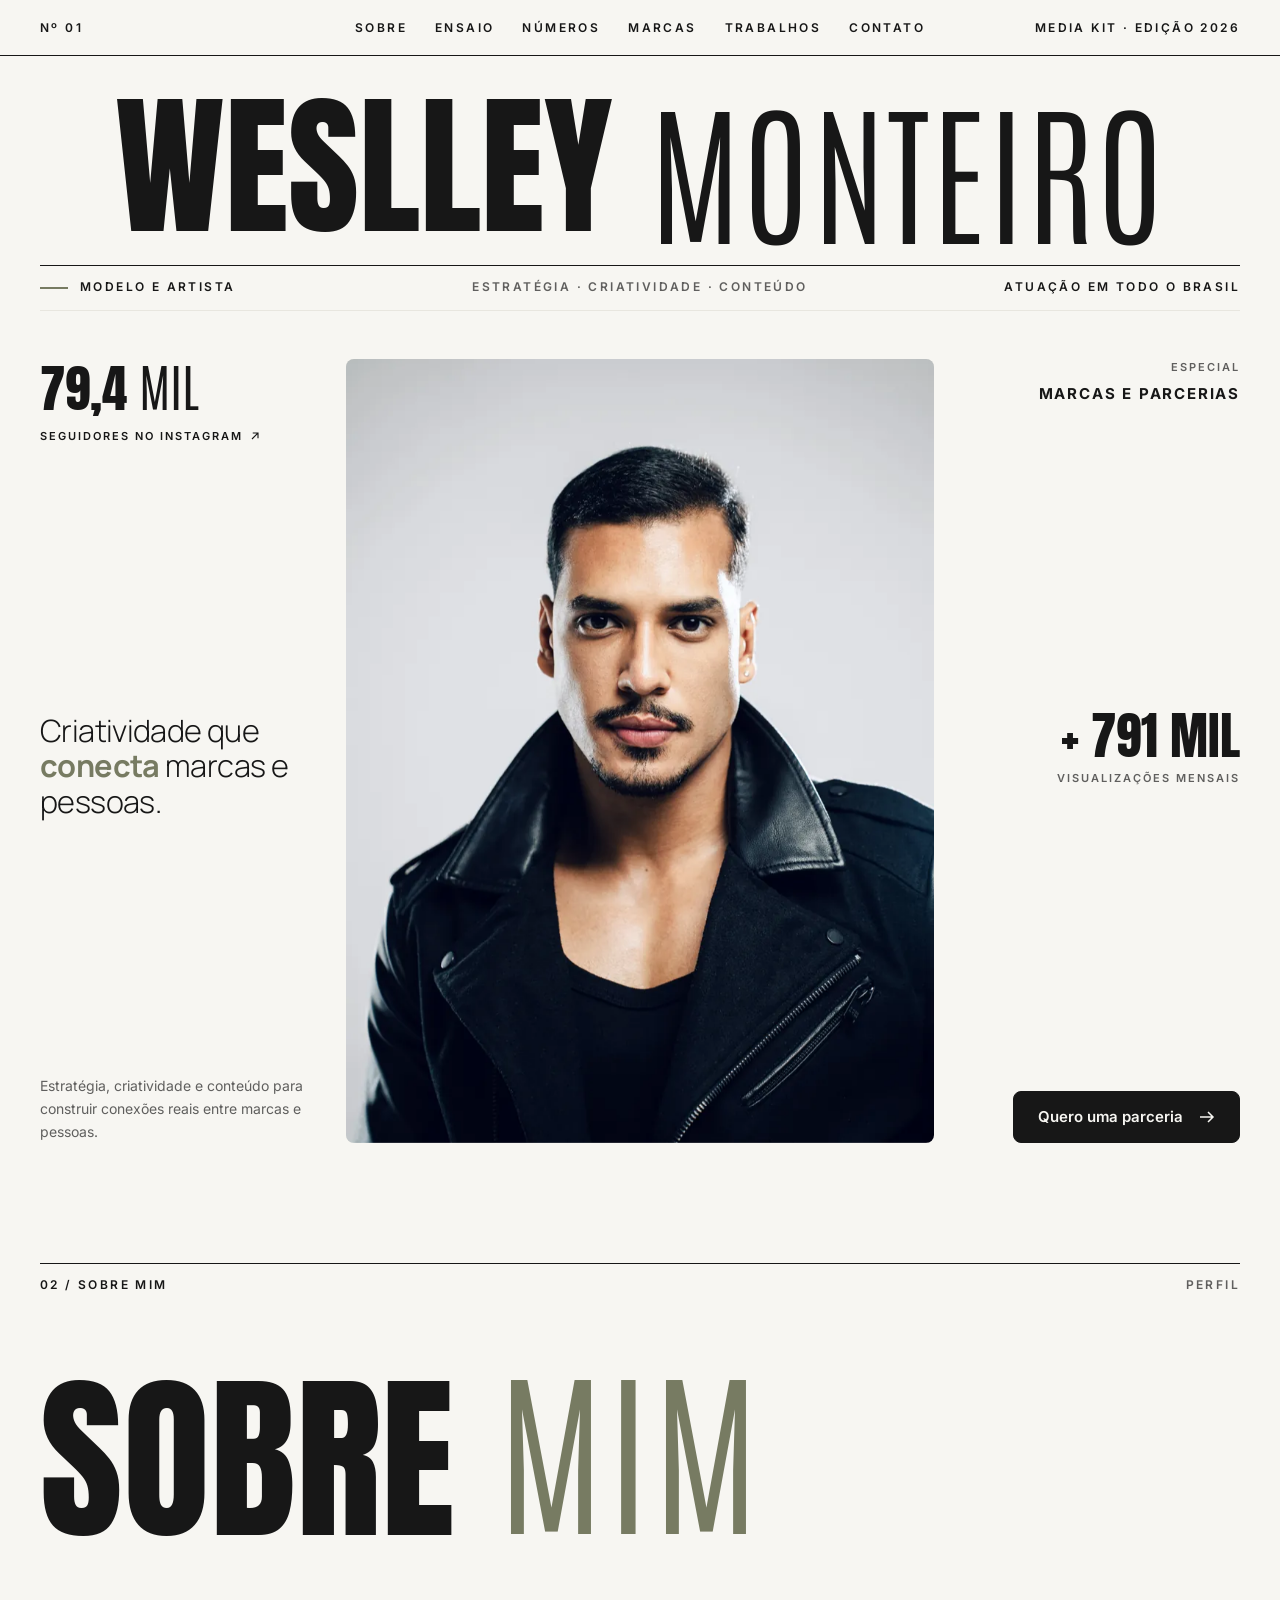
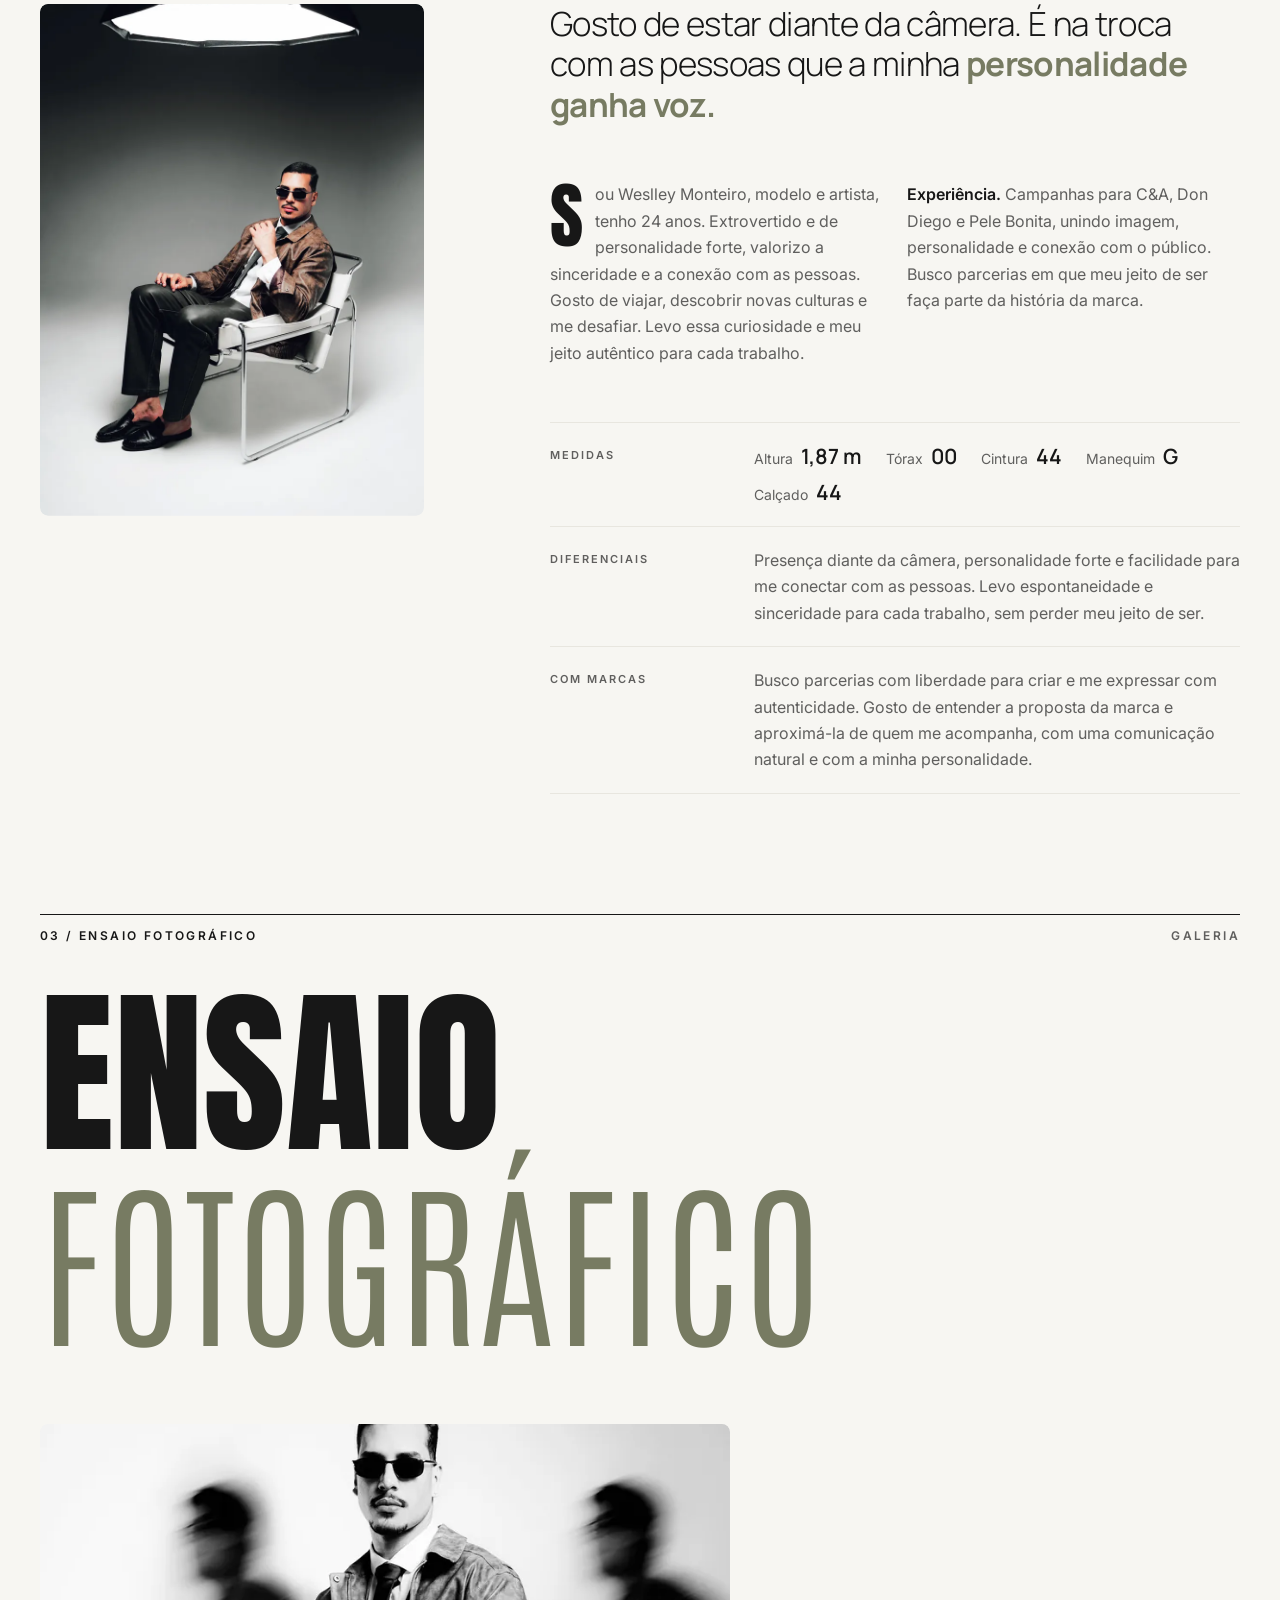
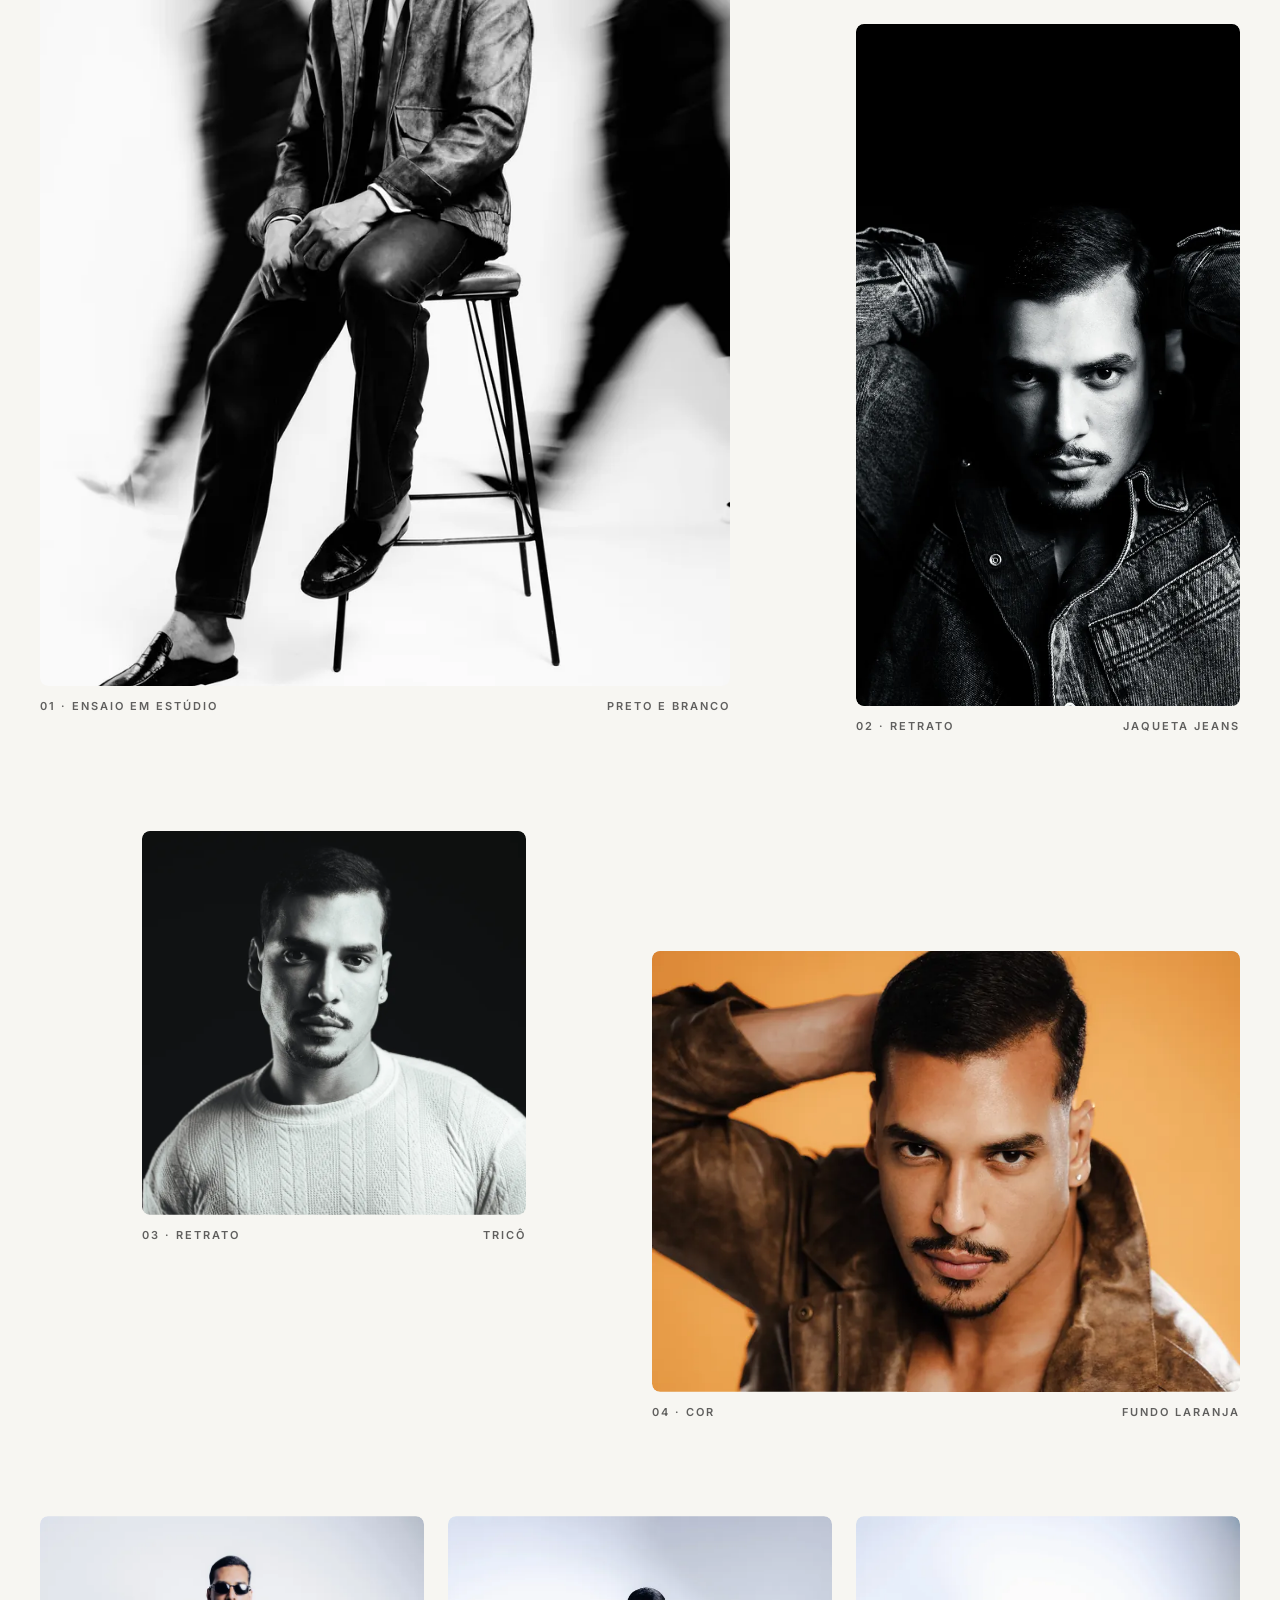
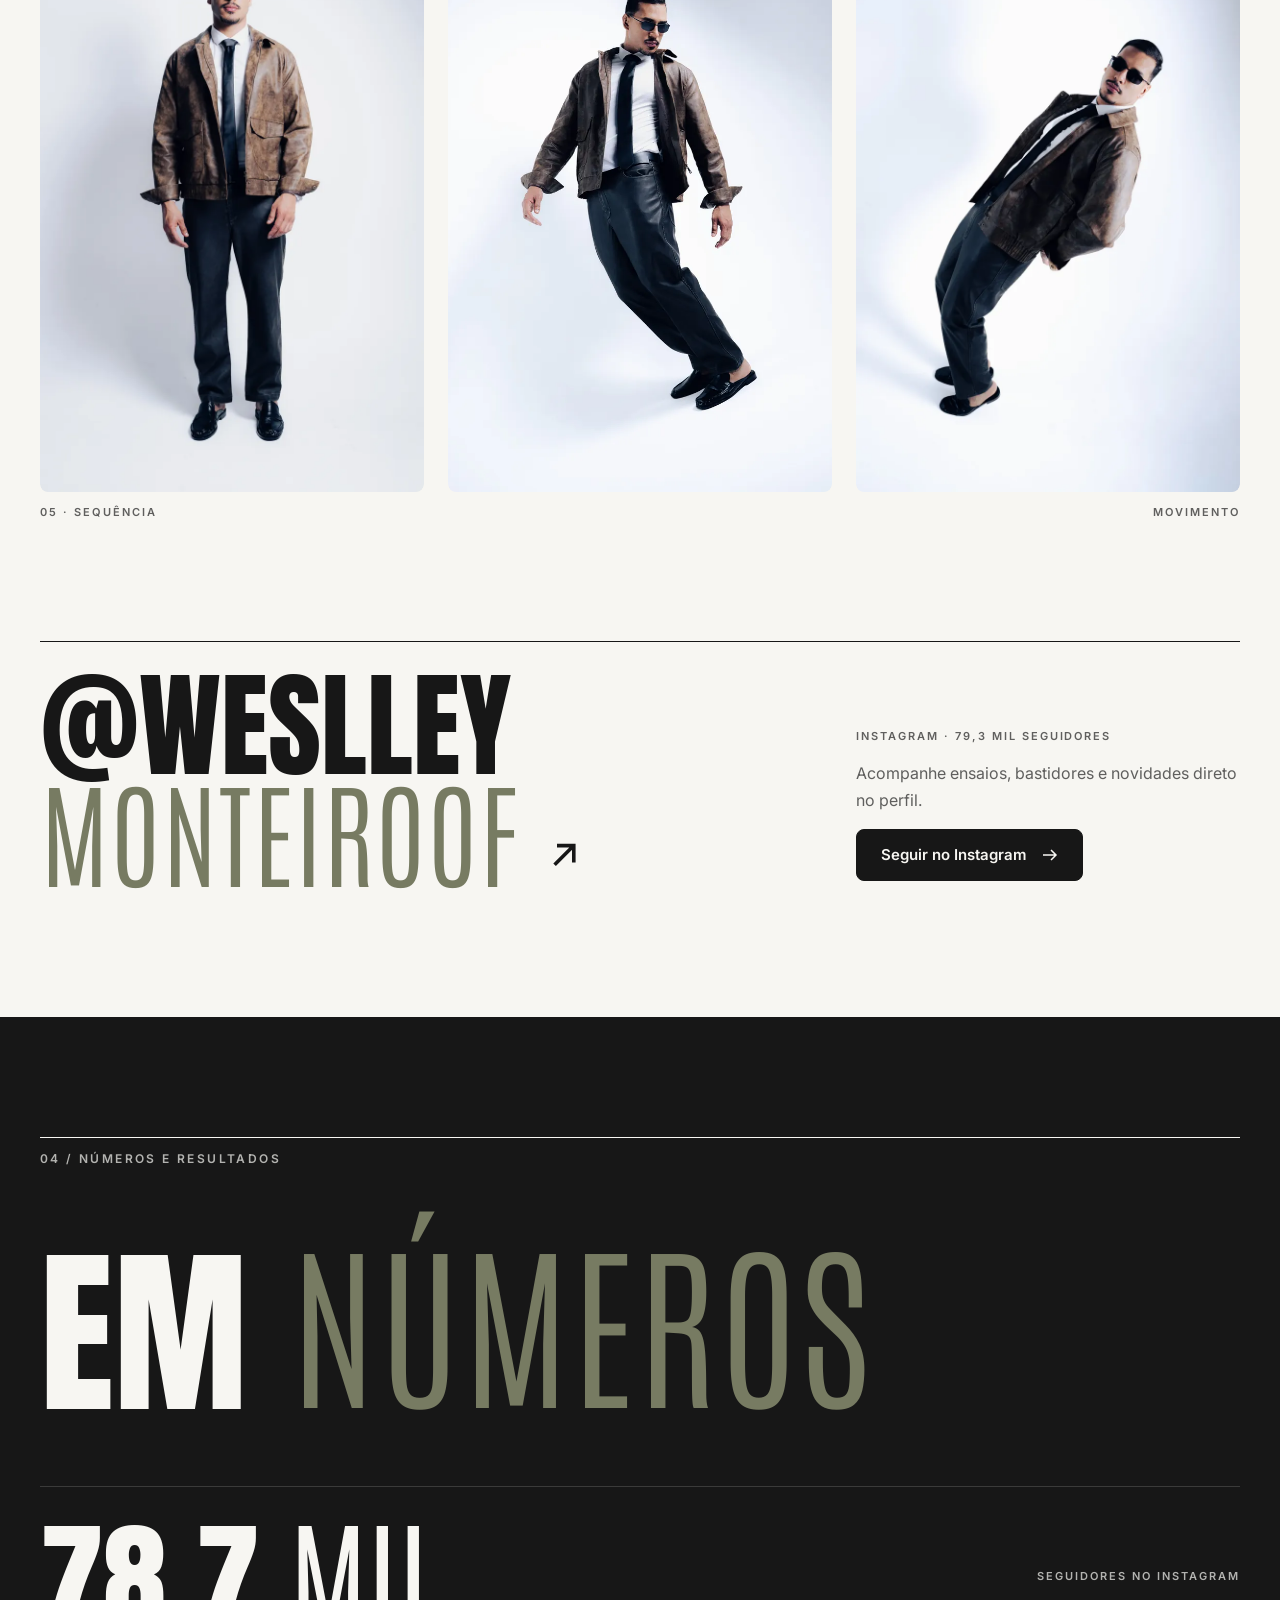
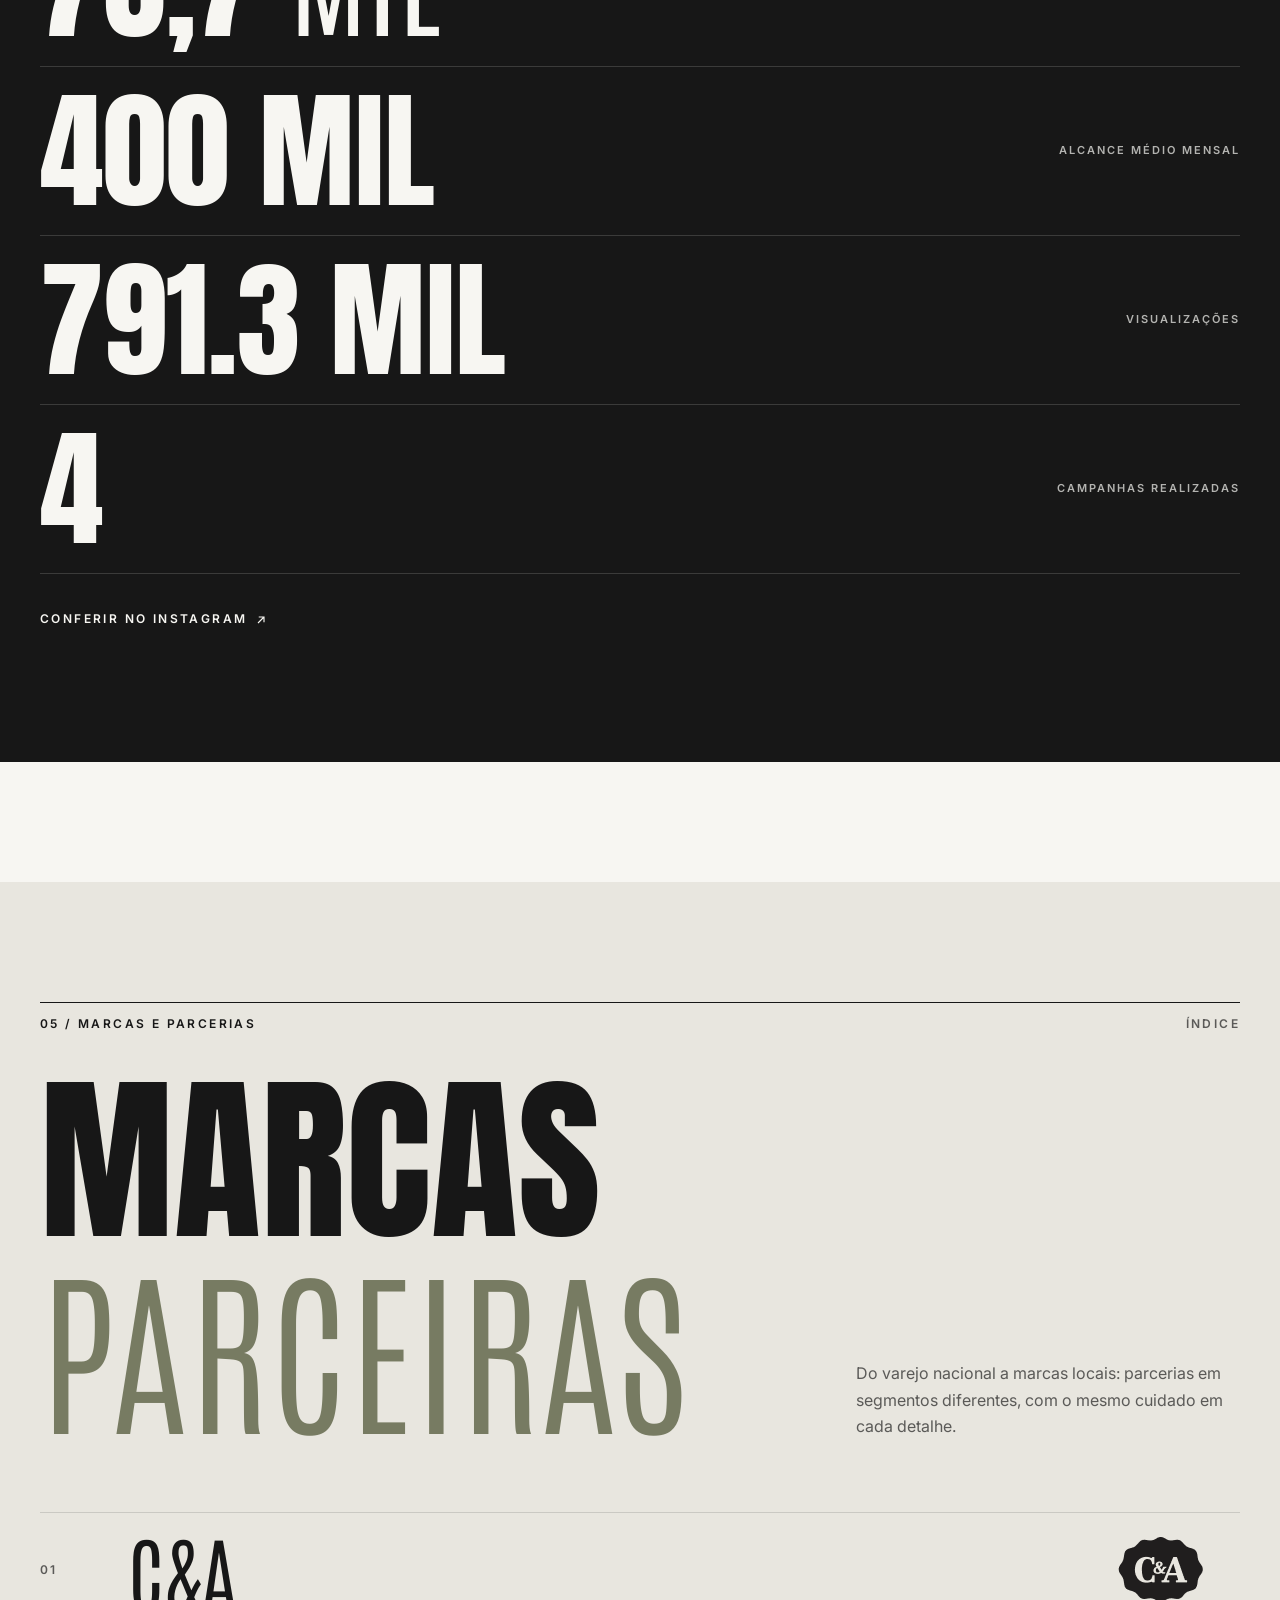
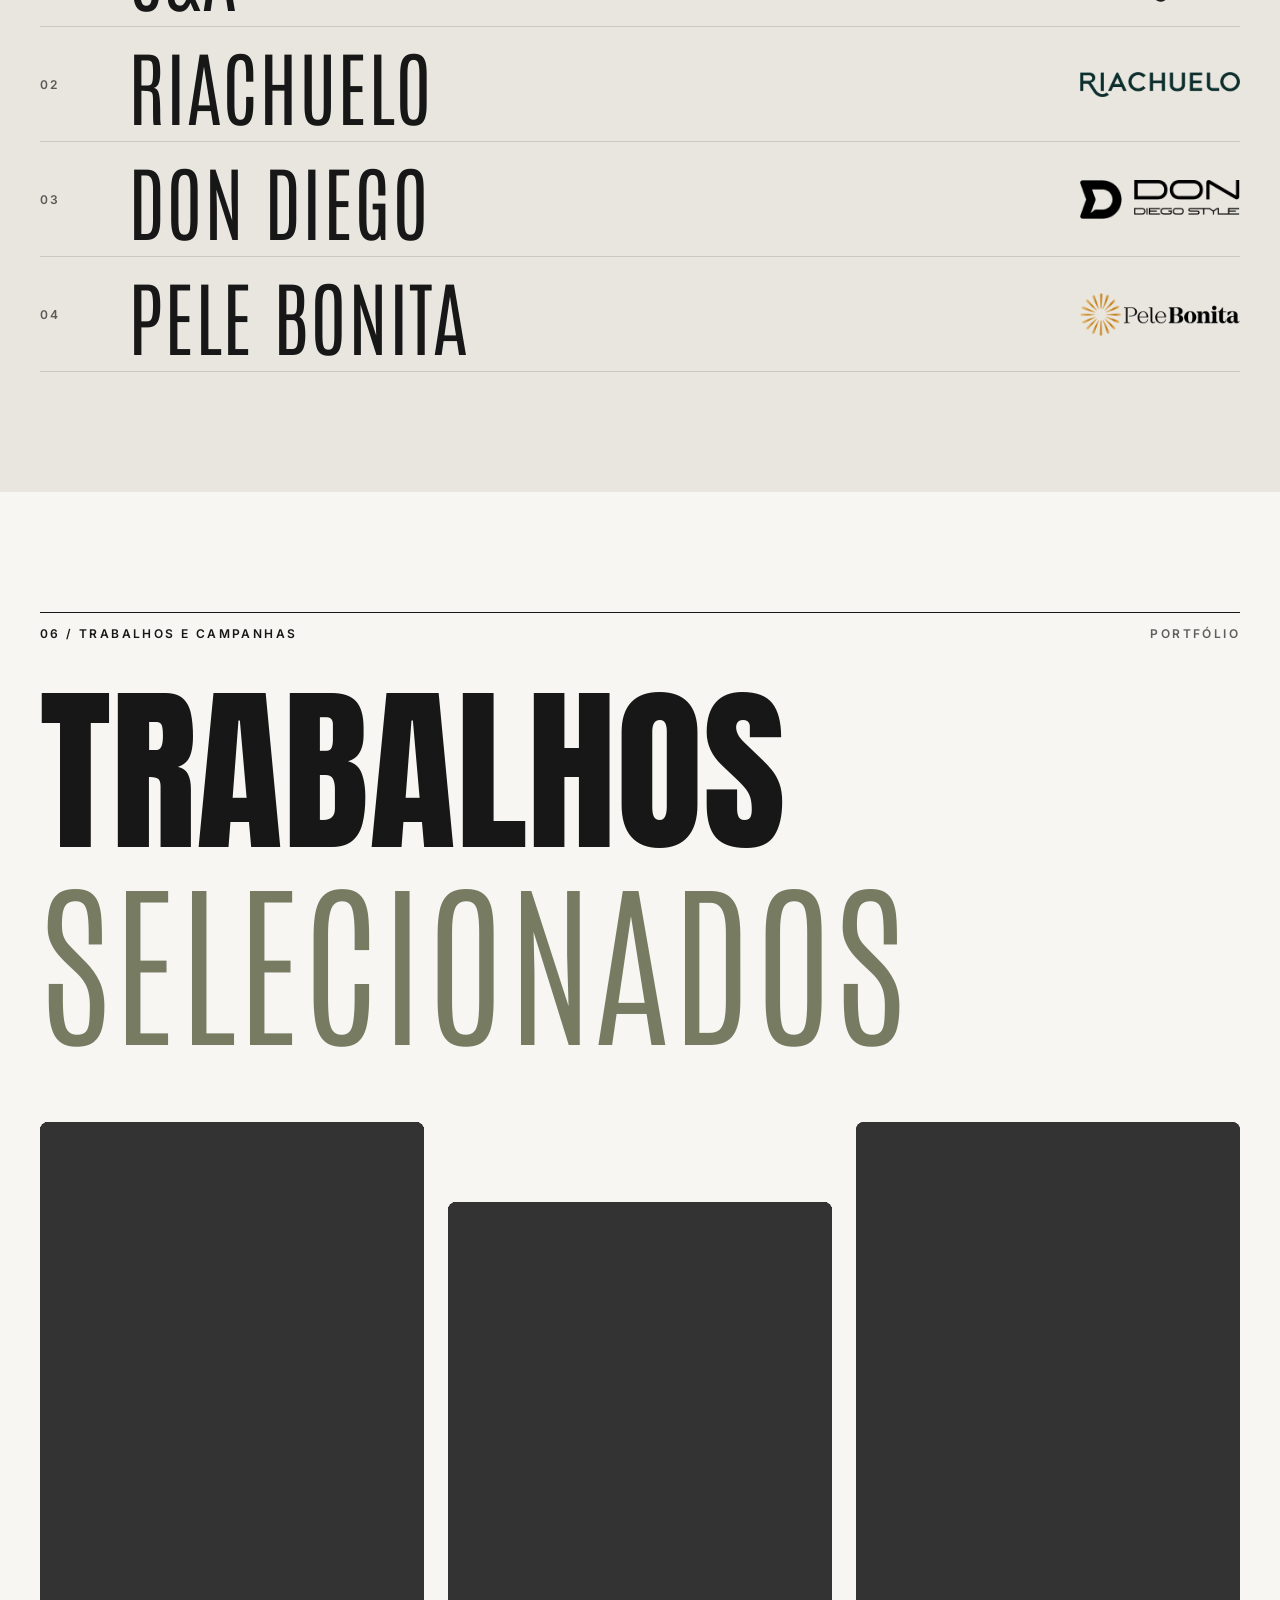
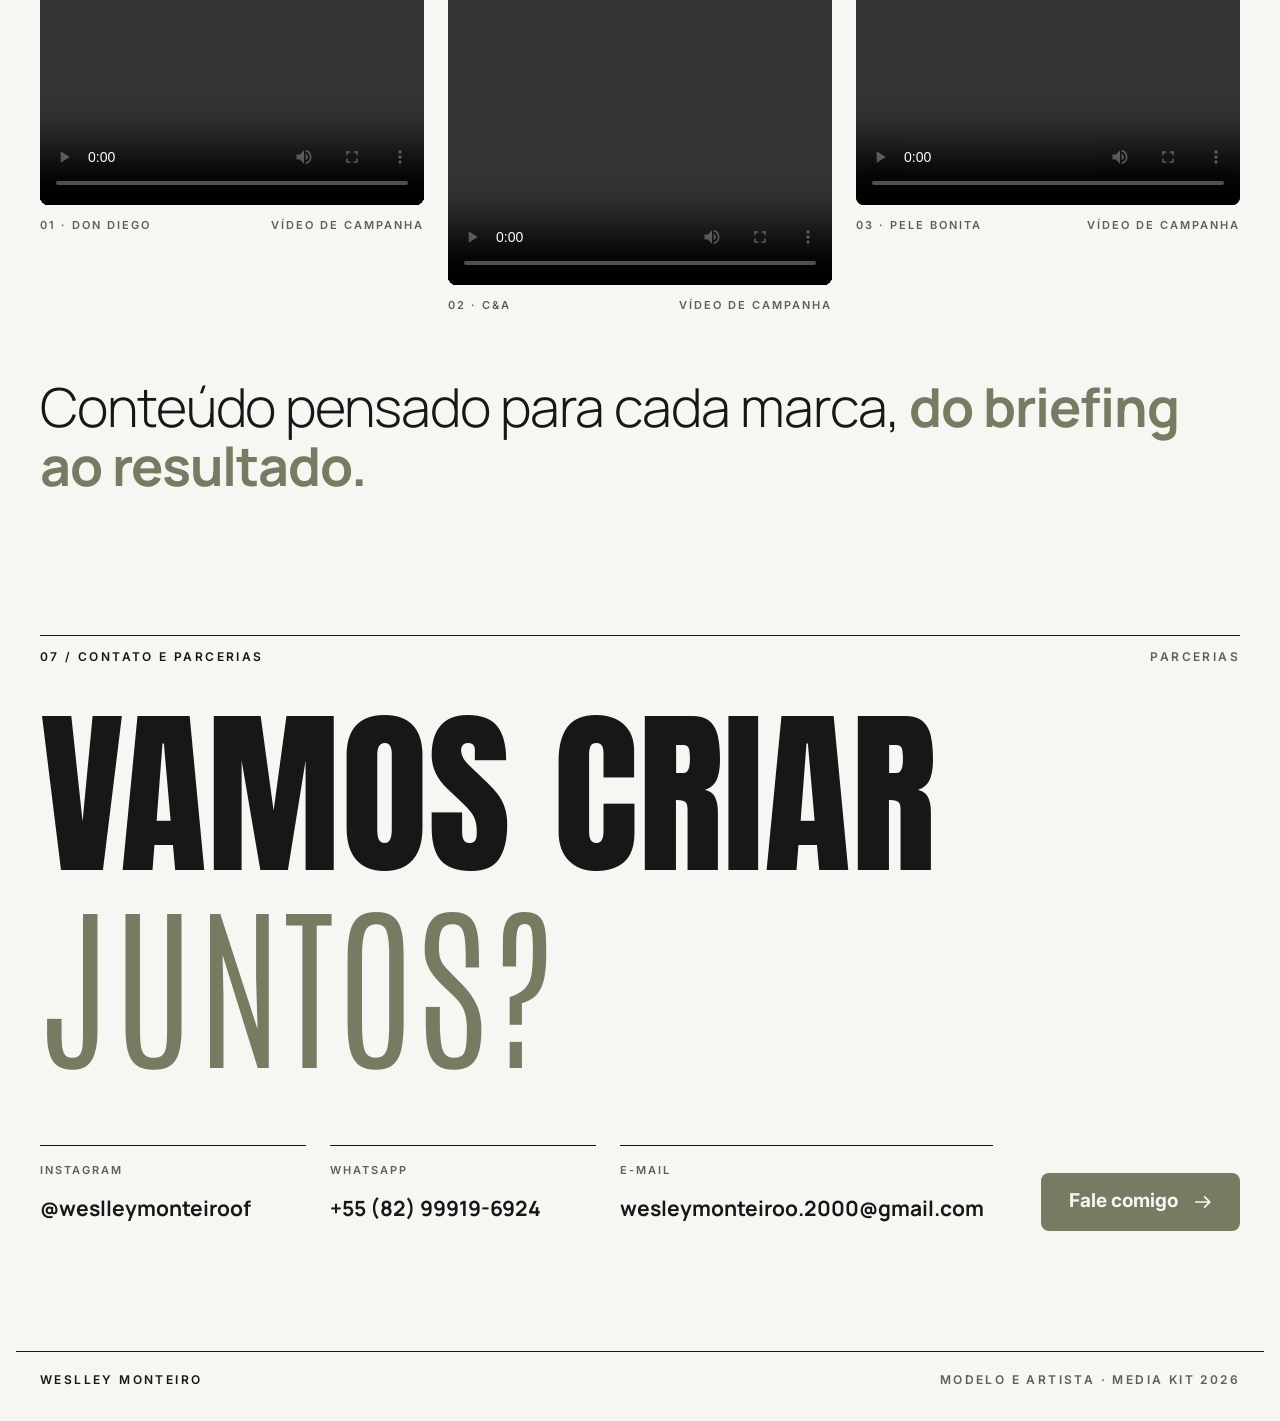
==== public/index.html @ 53fc64f7 "organiza o projeto e prepara deploy com domínio oficial" ====
<!doctype html>
<html lang="pt-BR">

<head>
  <meta charset="utf-8">
  <meta name="viewport" content="width=device-width, initial-scale=1">

  <title>Weslley Monteiro · Modelo e artista · Media Kit</title>
  <meta name="description"
    content="Media kit de Weslley Monteiro, modelo e artista. Perfil, números, marcas parceiras e trabalhos para parcerias com marcas de qualquer segmento, em todo o Brasil.">
  <meta name="robots" content="index, follow">
  <meta name="author" content="Weslley Monteiro">
  <meta name="theme-color" content="#F7F6F2">
  <link rel="canonical" href="https://weslleymonteiroof.com.br/">
  <link rel="icon" href="/favicon.ico" sizes="32x32">
  <link rel="icon" href="/assets/icons/favicon.svg" type="image/svg+xml">
  <link rel="apple-touch-icon" href="/assets/icons/apple-touch-icon.png">
  <link rel="manifest" href="/site.webmanifest">

  <meta property="og:type" content="profile">
  <meta property="og:locale" content="pt_BR">
  <meta property="og:site_name" content="Weslley Monteiro · Media Kit">
  <meta property="og:title" content="Weslley Monteiro · Modelo e artista · Media Kit">
  <meta property="og:description"
    content="Estratégia, criatividade e conteúdo para construir conexões reais entre marcas e pessoas. Parcerias em todo o Brasil.">
  <meta property="og:url" content="https://weslleymonteiroof.com.br/">
  <meta property="og:image" content="https://weslleymonteiroof.com.br/assets/img/og/og-image.jpg">
  <meta property="og:image:type" content="image/jpeg">
  <meta property="og:image:width" content="1200">
  <meta property="og:image:height" content="630">
  <meta property="og:image:alt" content="Weslley Monteiro em retrato de estúdio, olhando para a câmera">
  <meta property="profile:first_name" content="Weslley">
  <meta property="profile:last_name" content="Monteiro">

  <meta name="twitter:card" content="summary_large_image">
  <meta name="twitter:title" content="Weslley Monteiro · Modelo e artista · Media Kit">
  <meta name="twitter:description"
    content="Estratégia, criatividade e conteúdo para construir conexões reais entre marcas e pessoas. Parcerias em todo o Brasil.">
  <meta name="twitter:image" content="https://weslleymonteiroof.com.br/assets/img/og/og-image.jpg">
  <meta name="twitter:image:alt" content="Weslley Monteiro em retrato de estúdio, olhando para a câmera">

  <script type="application/ld+json">
  {
    "@context": "https://schema.org",
    "@type": "ProfilePage",
    "url": "https://weslleymonteiroof.com.br/",
    "name": "Weslley Monteiro · Modelo e artista · Media Kit",
    "inLanguage": "pt-BR",
    "mainEntity": {
      "@type": "Person",
      "name": "Weslley Monteiro",
      "jobTitle": "Modelo e artista",
      "url": "https://weslleymonteiroof.com.br/",
      "image": "https://weslleymonteiroof.com.br/assets/img/capa/weslley-monteiro-capa-1600.jpg",
      "sameAs": ["https://www.instagram.com/weslleymonteiroof/"],
      "workLocation": { "@type": "Country", "name": "Brasil" }
    }
  }
  </script>

  <link rel="preconnect" href="https://fonts.googleapis.com">
  <link rel="preconnect" href="https://fonts.gstatic.com" crossorigin>
  <link
    href="https://fonts.googleapis.com/css2?family=Anton&family=Antonio:wght@100..700&family=Manrope:wght@300;400;500;600;700;800&family=Inter:wght@400;500;600;700&display=swap"
    rel="stylesheet">

  <link rel="preload" as="image" type="image/webp" fetchpriority="high"
    href="assets/img/capa/weslley-monteiro-capa-1600.webp"
    imagesrcset="assets/img/capa/weslley-monteiro-capa-800.webp 800w, assets/img/capa/weslley-monteiro-capa-1600.webp 1600w"
    imagesizes="(max-width: 760px) calc(100vw - 40px), (max-width: 1024px) 50vw, 588px">

  <link rel="stylesheet" href="assets/css/base.css">
  <link rel="stylesheet" href="assets/css/layout.css">
  <link rel="stylesheet" href="assets/css/animacoes.css">

  <!-- Restaura a visibilidade se as animações não terminarem de inicializar em 3s. -->
  <script>
    document.documentElement.classList.add('js');
    setTimeout(function () { if (!window.animacoesProntas) document.documentElement.classList.remove('js'); }, 3000);
  </script>
  <script src="assets/js/animacoes.js" defer></script>
  <script src="assets/js/site.js" defer></script>
</head>

<body>
  <a class="pular-conteudo" href="#conteudo">Pular para o conteúdo</a>

  <header class="topo">
    <div class="container topo-inner">
      <p class="topo-edicao rotulo">Nº 01<span class="topo-ano" data-ano-atual=" · "></span></p>
      <nav class="topo-nav" aria-label="Principal">
        <ul>
          <li><a href="#sobre">Sobre</a></li>
          <li><a href="#ensaio">Ensaio</a></li>
          <li><a href="#numeros">Números</a></li>
          <li><a href="#marcas">Marcas</a></li>
          <li><a href="#trabalhos">Trabalhos</a></li>
          <li class="topo-nav-contato"><a href="#contato">Contato</a></li>
        </ul>
      </nav>
      <p class="topo-kit rotulo">Media Kit<span data-ano-atual=" · Edição "></span></p>
    </div>
  </header>

  <main id="conteudo">

    <section class="capa" id="capa" aria-label="Capa">
      <div class="container">
        <h1 class="nome">
          <span class="nome-forte"><span class="nome-mascara">Weslley</span></span>
          <span class="nome-delicada"><span class="nome-mascara">Monteiro</span></span>
        </h1>

        <div class="capa-faixa rotulo">
          <p class="capa-faixa-papel">Modelo e artista</p>
          <p class="capa-faixa-meio">Estratégia · Criatividade · Conteúdo</p>
          <p class="capa-faixa-local">
            <span class="so-desktop">Atuação em todo o Brasil</span>
            <span class="so-mobile">Todo o Brasil</span>
          </p>
        </div>

        <div class="capa-grid">
          <div class="capa-esq">
            <div class="capa-seguidores" data-revelar>
              <p class="numero-capa"><span data-contar="79.4" data-casas="1">79,4</span> <span
                  class="unidade">mil</span></p>
              <a class="legenda capa-instagram" href="https://www.instagram.com/weslleymonteiroof/" target="_blank"
                rel="noopener"
                aria-label="Seguidores no Instagram: abrir o perfil @weslleymonteiroof (nova aba)">Seguidores no
                Instagram
                <svg class="seta-diagonal" width="12" height="12" viewBox="0 0 16 16" aria-hidden="true"
                  focusable="false">
                  <path d="M4 12 12 4M5 4h7v7" fill="none" stroke="currentColor" stroke-width="1.5" />
                </svg></a>
            </div>
            <p class="frase frase--posicionamento capa-frase" data-revelar>Criatividade que <strong>conecta</strong>
              marcas e pessoas.</p>
            <p class="texto capa-apoio" data-revelar>Estratégia, criatividade e conteúdo para construir conexões reais
              entre marcas e pessoas.</p>
          </div>

          <figure class="capa-foto">
            <picture class="foto foto--capa">
              <source type="image/webp"
                srcset="assets/img/capa/weslley-monteiro-capa-800.webp 800w, assets/img/capa/weslley-monteiro-capa-1600.webp 1600w"
                sizes="(max-width: 760px) calc(100vw - 40px), (max-width: 1024px) 50vw, 588px">
              <img src="assets/img/capa/weslley-monteiro-capa-1600.jpg"
                srcset="assets/img/capa/weslley-monteiro-capa-800.jpg 800w, assets/img/capa/weslley-monteiro-capa-1600.jpg 1600w"
                sizes="(max-width: 760px) calc(100vw - 40px), (max-width: 1024px) 50vw, 588px" width="1600"
                height="2400" fetchpriority="high" decoding="async"
                alt="Weslley Monteiro em retrato de estúdio, com jaqueta de couro preta, olhando para a câmera">
            </picture>
          </figure>

          <div class="capa-dir">
            <p class="capa-especial" data-revelar>
              <span class="legenda">Especial</span>
              <span class="capa-especial-titulo">Marcas e parcerias</span>
            </p>
            <div class="capa-engajamento" data-revelar>
              <p class="numero-capa">+ 791 MIL</p>
              <p class="legenda">Visualizações mensais</p>
            </div>
            <a class="botao capa-botao" href="#contato" data-revelar data-botao-cortina>
              Quero uma parceria
              <svg class="botao-seta" width="16" height="16" viewBox="0 0 16 16" aria-hidden="true" focusable="false">
                <path d="M1 8h13M9 3l5 5-5 5" fill="none" stroke="currentColor" stroke-width="1.5" />
              </svg>
            </a>
          </div>
        </div>
      </div>
    </section>

    <section class="secao sobre" id="sobre" aria-labelledby="sobre-titulo">
      <div class="container">
        <div class="barra-secao" data-revelar>
          <span>02 / Sobre mim</span>
          <span>Perfil</span>
        </div>

        <h2 class="titulo" data-revelar id="sobre-titulo">Sobre <span class="delicada">mim</span></h2>

        <div class="sobre-grid">
          <p class="frase frase--apresentacao sobre-frase" data-revelar>Gosto de estar diante da câmera.
            É na troca com as pessoas que a minha <strong>personalidade ganha voz.</strong></p>

          <div class="sobre-fotos">
            <figure class="sobre-foto-bastidores">
              <picture class="foto foto--3x4" data-cortina>
                <source type="image/webp"
                  srcset="assets/img/sobre/weslley-monteiro-bastidores-800.webp 800w, assets/img/sobre/weslley-monteiro-bastidores-1600.webp 1600w"
                  sizes="(max-width: 760px) 50vw, (max-width: 1024px) 32vw, 384px">
                <img src="assets/img/sobre/weslley-monteiro-bastidores-1600.jpg"
                  srcset="assets/img/sobre/weslley-monteiro-bastidores-800.jpg 800w, assets/img/sobre/weslley-monteiro-bastidores-1600.jpg 1600w"
                  sizes="(max-width: 760px) 50vw, (max-width: 1024px) 32vw, 384px" width="1600" height="2401"
                  loading="lazy" decoding="async"
                  alt="Bastidores do ensaio: Weslley sentado em uma cadeira no estúdio, com a iluminação aparente">
              </picture>
            </figure>

            <figure class="sobre-foto-perfil">
              <picture class="foto foto--1x1" data-cortina>
                <source type="image/webp"
                  srcset="assets/img/sobre/weslley-monteiro-perfil-800.webp 800w, assets/img/sobre/weslley-monteiro-perfil-1600.webp 1600w"
                  sizes="50vw">
                <img src="assets/img/sobre/weslley-monteiro-perfil-1600.jpg"
                  srcset="assets/img/sobre/weslley-monteiro-perfil-800.jpg 800w, assets/img/sobre/weslley-monteiro-perfil-1600.jpg 1600w"
                  sizes="50vw" width="1600" height="2295" loading="lazy" decoding="async"
                  alt="Retrato de perfil de Weslley com casaco escuro">
              </picture>
              <figcaption class="legenda">Perfil</figcaption>
            </figure>
          </div>

          <div class="sobre-textos" data-revelar>
            <p class="texto bio">Sou Weslley Monteiro, modelo e artista, tenho 24 anos.
              Extrovertido e de personalidade forte, valorizo a sinceridade e a conexão com as pessoas.
              Gosto de viajar, descobrir novas culturas e me desafiar.
              Levo essa curiosidade e meu jeito autêntico para cada trabalho.</p>
            <p class="texto"><strong>Experiência.</strong> Campanhas para C&amp;A, Don Diego e Pele Bonita,
              unindo imagem, personalidade e conexão com o público.
              Busco parcerias em que meu jeito de ser faça parte da história da marca.</p>
          </div>

          <dl class="sobre-lista" data-revelar-grupo>
            <div class="sobre-lista-item">
              <dt class="legenda">Medidas</dt>
              <dd>
                <dl class="medidas">
                  <div>
                    <dt>Altura</dt>
                    <dd>1,87 m</dd>
                  </div>
                  <div>
                    <dt>Tórax</dt>
                    <dd>00</dd>
                  </div>
                  <div>
                    <dt>Cintura</dt>
                    <dd>44</dd>
                  </div>
                  <div>
                    <dt>Manequim</dt>
                    <dd>G</dd>
                  </div>
                  <div>
                    <dt>Calçado</dt>
                    <dd>44</dd>
                  </div>
                </dl>
              </dd>
            </div>
            <div class="sobre-lista-item">
              <dt class="legenda">Diferenciais</dt>
              <dd class="texto">Presença diante da câmera, personalidade forte e facilidade para me conectar com
                as pessoas. Levo espontaneidade e sinceridade para cada trabalho, sem perder meu jeito de ser.</dd>
            </div>
            <div class="sobre-lista-item">
              <dt class="legenda">Com marcas</dt>
              <dd class="texto">Busco parcerias com liberdade para criar e me expressar com autenticidade.
                Gosto de entender a proposta da marca e aproximá-la de quem me acompanha, com uma comunicação
                natural e com a minha personalidade.</dd>
            </div>
          </dl>
        </div>
      </div>
    </section>

    <section class="secao ensaio" id="ensaio" aria-labelledby="ensaio-titulo">
      <div class="container">
        <div class="barra-secao" data-revelar>
          <span>03 / Ensaio fotográfico</span>
          <span>Galeria</span>
        </div>

        <h2 class="titulo" data-revelar id="ensaio-titulo">Ensaio <span class="delicada">fotográfico</span></h2>

        <div class="ensaio-galeria">
          <figure class="ensaio-item ensaio-01">
            <picture class="foto foto--4x5" data-cortina>
              <source type="image/webp"
                srcset="assets/img/ensaio/weslley-monteiro-ensaio-01-preto-e-branco-800.webp 800w, assets/img/ensaio/weslley-monteiro-ensaio-01-preto-e-branco-1600.webp 1600w"
                sizes="(max-width: 760px) calc(100vw - 40px), (max-width: 1024px) 58vw, 690px">
              <img src="assets/img/ensaio/weslley-monteiro-ensaio-01-preto-e-branco-1600.jpg"
                srcset="assets/img/ensaio/weslley-monteiro-ensaio-01-preto-e-branco-800.jpg 800w, assets/img/ensaio/weslley-monteiro-ensaio-01-preto-e-branco-1600.jpg 1600w"
                sizes="(max-width: 760px) calc(100vw - 40px), (max-width: 1024px) 58vw, 690px" width="1600"
                height="2401" loading="lazy" decoding="async"
                alt="Foto em preto e branco com efeito de movimento: Weslley sentado em um banco alto">
            </picture>
            <figcaption class="legenda legenda--dupla"><span>01 · Ensaio em estúdio</span><span>Preto e branco</span>
            </figcaption>
          </figure>

          <figure class="ensaio-item ensaio-02">
            <picture class="foto foto--9x16" data-cortina>
              <source type="image/webp"
                srcset="assets/img/ensaio/weslley-monteiro-ensaio-02-jaqueta-jeans-800.webp 800w, assets/img/ensaio/weslley-monteiro-ensaio-02-jaqueta-jeans-1600.webp 1600w"
                sizes="(max-width: 760px) 50vw, (max-width: 1024px) 32vw, 384px">
              <img src="assets/img/ensaio/weslley-monteiro-ensaio-02-jaqueta-jeans-1600.jpg"
                srcset="assets/img/ensaio/weslley-monteiro-ensaio-02-jaqueta-jeans-800.jpg 800w, assets/img/ensaio/weslley-monteiro-ensaio-02-jaqueta-jeans-1600.jpg 1600w"
                sizes="(max-width: 760px) 50vw, (max-width: 1024px) 32vw, 384px" width="1600" height="2400"
                loading="lazy" decoding="async"
                alt="Retrato em preto e branco de Weslley com jaqueta jeans, em fundo escuro">
            </picture>
            <figcaption class="legenda legenda--dupla"><span>02 · Retrato</span><span>Jaqueta jeans</span></figcaption>
          </figure>

          <figure class="ensaio-item ensaio-03">
            <picture class="foto foto--1x1" data-cortina>
              <source type="image/webp"
                srcset="assets/img/ensaio/weslley-monteiro-ensaio-03-tricot-800.webp 800w, assets/img/ensaio/weslley-monteiro-ensaio-03-tricot-1600.webp 1600w"
                sizes="(max-width: 760px) 50vw, (max-width: 1024px) 32vw, 384px">
              <img src="assets/img/ensaio/weslley-monteiro-ensaio-03-tricot-1600.jpg"
                srcset="assets/img/ensaio/weslley-monteiro-ensaio-03-tricot-800.jpg 800w, assets/img/ensaio/weslley-monteiro-ensaio-03-tricot-1600.jpg 1600w"
                sizes="(max-width: 760px) 50vw, (max-width: 1024px) 32vw, 384px" width="1600" height="2400"
                loading="lazy" decoding="async" alt="Retrato em preto e branco de Weslley com suéter de tricô claro">
            </picture>
            <figcaption class="legenda legenda--dupla"><span>03 · Retrato</span><span>Tricô</span></figcaption>
          </figure>

          <figure class="ensaio-item ensaio-04">
            <picture class="foto foto--4x3" data-cortina>
              <source type="image/webp"
                srcset="assets/img/ensaio/weslley-monteiro-ensaio-04-fundo-laranja-800.webp 800w, assets/img/ensaio/weslley-monteiro-ensaio-04-fundo-laranja-1600.webp 1600w"
                sizes="(max-width: 760px) calc(100vw - 40px), (max-width: 1024px) 50vw, 588px">
              <img src="assets/img/ensaio/weslley-monteiro-ensaio-04-fundo-laranja-1600.jpg"
                srcset="assets/img/ensaio/weslley-monteiro-ensaio-04-fundo-laranja-800.jpg 800w, assets/img/ensaio/weslley-monteiro-ensaio-04-fundo-laranja-1600.jpg 1600w"
                sizes="(max-width: 760px) calc(100vw - 40px), (max-width: 1024px) 50vw, 588px" width="1600"
                height="2400" loading="lazy" decoding="async"
                alt="Weslley com jaqueta de couro marrom em fundo laranja">
            </picture>
            <figcaption class="legenda legenda--dupla"><span>04 · Cor</span><span>Fundo laranja</span></figcaption>
          </figure>

          <figure class="ensaio-item ensaio-05">
            <div class="ensaio-sequencia">
              <picture class="foto foto--2x3" data-cortina>
                <source type="image/webp"
                  srcset="assets/img/ensaio/weslley-monteiro-ensaio-05-sequencia-01-800.webp 800w, assets/img/ensaio/weslley-monteiro-ensaio-05-sequencia-01-1600.webp 1600w"
                  sizes="(max-width: 760px) 33vw, (max-width: 1024px) 32vw, 384px">
                <img src="assets/img/ensaio/weslley-monteiro-ensaio-05-sequencia-01-1600.jpg"
                  srcset="assets/img/ensaio/weslley-monteiro-ensaio-05-sequencia-01-800.jpg 800w, assets/img/ensaio/weslley-monteiro-ensaio-05-sequencia-01-1600.jpg 1600w"
                  sizes="(max-width: 760px) 33vw, (max-width: 1024px) 32vw, 384px" width="1600" height="2400"
                  loading="lazy" decoding="async"
                  alt="Sequência de movimento 1: Weslley de corpo inteiro, de jaqueta marrom, gravata e óculos escuros">
              </picture>
              <picture class="foto foto--2x3" data-cortina>
                <source type="image/webp"
                  srcset="assets/img/ensaio/weslley-monteiro-ensaio-05-sequencia-02-800.webp 800w, assets/img/ensaio/weslley-monteiro-ensaio-05-sequencia-02-1600.webp 1600w"
                  sizes="(max-width: 760px) 33vw, (max-width: 1024px) 32vw, 384px">
                <img src="assets/img/ensaio/weslley-monteiro-ensaio-05-sequencia-02-1600.jpg"
                  srcset="assets/img/ensaio/weslley-monteiro-ensaio-05-sequencia-02-800.jpg 800w, assets/img/ensaio/weslley-monteiro-ensaio-05-sequencia-02-1600.jpg 1600w"
                  sizes="(max-width: 760px) 33vw, (max-width: 1024px) 32vw, 384px" width="1600" height="2233"
                  loading="lazy" decoding="async"
                  alt="Sequência de movimento 2: Weslley em pose dinâmica, com o corpo em movimento">
              </picture>
              <picture class="foto foto--2x3" data-cortina>
                <source type="image/webp"
                  srcset="assets/img/ensaio/weslley-monteiro-ensaio-05-sequencia-03-800.webp 800w, assets/img/ensaio/weslley-monteiro-ensaio-05-sequencia-03-1600.webp 1600w"
                  sizes="(max-width: 760px) 33vw, (max-width: 1024px) 32vw, 384px">
                <img src="assets/img/ensaio/weslley-monteiro-ensaio-05-sequencia-03-1600.jpg"
                  srcset="assets/img/ensaio/weslley-monteiro-ensaio-05-sequencia-03-800.jpg 800w, assets/img/ensaio/weslley-monteiro-ensaio-05-sequencia-03-1600.jpg 1600w"
                  sizes="(max-width: 760px) 33vw, (max-width: 1024px) 32vw, 384px" width="1600" height="2400"
                  loading="lazy" decoding="async"
                  alt="Sequência de movimento 3: Weslley inclinado para trás em pose editorial">
              </picture>
            </div>
            <figcaption class="legenda legenda--dupla"><span>05 · Sequência</span><span>Movimento</span></figcaption>
          </figure>
        </div>

        <div class="instagram-chamada">
          <a class="instagram-handle" href="https://www.instagram.com/weslleymonteiroof/" target="_blank" rel="noopener"
            data-revelar aria-label="Abrir o perfil @weslleymonteiroof no Instagram (nova aba)">
            <span class="instagram-handle-texto">@weslley<span class="delicada">monteiroof</span></span>
            <svg class="seta-diagonal" width="40" height="40" viewBox="0 0 16 16" aria-hidden="true" focusable="false">
              <path d="M4 12 12 4M5 4h7v7" fill="none" stroke="currentColor" stroke-width="1.5" />
            </svg>
          </a>
          <div class="instagram-info" data-revelar>
            <p class="legenda">Instagram · <span data-contar="79.4" data-casas="1">79,4</span> mil seguidores</p>
            <p class="texto">Acompanhe ensaios, bastidores e novidades direto no perfil.</p>
            <a class="botao instagram-botao" href="https://www.instagram.com/weslleymonteiroof/" target="_blank"
              rel="noopener" data-botao-cortina>
              Seguir no Instagram
              <svg class="botao-seta" width="16" height="16" viewBox="0 0 16 16" aria-hidden="true" focusable="false">
                <path d="M1 8h13M9 3l5 5-5 5" fill="none" stroke="currentColor" stroke-width="1.5" />
              </svg>
            </a>
          </div>
        </div>
      </div>
    </section>

    <section class="secao secao--escura numeros" id="numeros" aria-labelledby="numeros-titulo">
      <div class="container">
        <div class="barra-secao" data-revelar>
          <span>04 / Números e resultados</span>
        </div>

        <h2 class="titulo" data-revelar id="numeros-titulo">Em <span class="delicada">números</span></h2>

        <dl class="numeros-lista" data-revelar-grupo>
          <div class="numeros-item numeros-item--principal">
            <dt class="legenda">Seguidores no Instagram</dt>
            <dd class="numero-grande"><span data-contar="79.4" data-casas="1">79,6</span> <span
                class="unidade">mil</span></dd>
          </div>
          <div class="numeros-item">
            <dt class="legenda">Alcance médio mensal</dt>
            <dd class="numero-grande">400 mil</dd>
          </div>
          <div class="numeros-item">
            <dt class="legenda">Visualizações</dt>
            <dd class="numero-grande">791.3 mil</dd>
          </div>
          <div class="numeros-item">
            <dt class="legenda">Campanhas realizadas</dt>
            <dd class="numero-grande">4</dd>
          </div>
        </dl>

        <a class="rotulo numeros-instagram" href="https://www.instagram.com/weslleymonteiroof/" target="_blank"
          rel="noopener" data-revelar>
          Conferir no Instagram <svg class="seta-diagonal" width="12" height="12" viewBox="0 0 16 16" aria-hidden="true"
            focusable="false">
            <path d="M4 12 12 4M5 4h7v7" fill="none" stroke="currentColor" stroke-width="1.5" />
          </svg>
        </a>

      </div>
    </section>

    <section class="secao secao--areia marcas" id="marcas" aria-labelledby="marcas-titulo">
      <div class="container">
        <div class="barra-secao" data-revelar>
          <span>05 / Marcas e parcerias</span>
          <span>Índice</span>
        </div>

        <div class="marcas-cabecalho">
          <h2 class="titulo" data-revelar id="marcas-titulo">Marcas <span class="delicada">parceiras</span></h2>
          <p class="texto marcas-intro" data-revelar>Do varejo nacional a marcas locais: parcerias em segmentos
            diferentes, com o mesmo cuidado em cada detalhe.</p>
        </div>

        <ol class="marcas-lista" data-revelar-grupo>
          <li><span class="marcas-num">01</span><span class="marcas-nome">C&amp;A</span><span class="marcas-logo">
              <img src="assets/logos/cea.png" alt="Logotipo C&amp;A" width="85" height="65" loading="lazy"
                decoding="async">
            </span></li>
          <li><span class="marcas-num">02</span><span class="marcas-nome">Riachuelo</span><span class="marcas-logo">
              <img src="assets/logos/riachuelo.png" width="800" height="127" alt="Logotipo Riachuelo" loading="lazy"
                decoding="async">
            </span></li>
          <li><span class="marcas-num">03</span><span class="marcas-nome">Don Diego</span><span
              class="marcas-logo marcas-logo--don-diego">
              <img src="assets/logos/don-diego.png" alt="Logotipo Don Diego Style" width="183" height="45"
                loading="lazy" decoding="async">
            </span></li>
          <li><span class="marcas-num">04</span><span class="marcas-nome">Pele Bonita</span><span class="marcas-logo">
              <img src="assets/logos/pele-bonita.png" width="800" height="213" alt="Logotipo Pele Bonita" loading="lazy"
                decoding="async">
            </span></li>
        </ol>
      </div>
    </section>

    <section class="secao trabalhos" id="trabalhos" aria-labelledby="trabalhos-titulo">
      <div class="container">
        <div class="barra-secao" data-revelar>
          <span>06 / Trabalhos e campanhas</span>
          <span>Portfólio</span>
        </div>

        <h2 class="titulo" data-revelar id="trabalhos-titulo">Trabalhos <span class="delicada">selecionados</span></h2>

        <div class="trabalhos-galeria">
          <figure class="trabalho trabalho-01" data-revelar>
            <video class="trabalho-video" width="720" height="1280" controls playsinline preload="metadata"
              aria-label="Vídeo da campanha Don Diego">
              <source src="assets/video/don-diego/weslley-monteiro-campanha-don-diego.mp4#t=0.001" type="video/mp4">
              Seu navegador não suporta vídeos. <a
                href="assets/video/don-diego/weslley-monteiro-campanha-don-diego.mp4">Assistir ao vídeo da Don
                Diego</a>.
            </video>
            <figcaption class="legenda legenda--dupla"><span>01 · Don Diego</span><span>Vídeo de campanha</span>
            </figcaption>
          </figure>

          <figure class="trabalho trabalho-02" data-revelar>
            <video class="trabalho-video" width="720" height="1280" controls playsinline preload="metadata"
              aria-label="Vídeo da campanha C&amp;A">
              <source src="assets/video/cea/weslley-monteiro-campanha-cea.mp4#t=0.001" type="video/mp4">
              Seu navegador não suporta vídeos. <a href="assets/video/cea/weslley-monteiro-campanha-cea.mp4">Assistir ao
                vídeo da C&amp;A</a>.
            </video>
            <figcaption class="legenda legenda--dupla"><span>02 · C&amp;A</span><span>Vídeo de campanha</span>
            </figcaption>
          </figure>

          <p class="frase frase--citacao trabalhos-citacao" data-revelar>Conteúdo pensado para cada marca, <strong>do
              briefing ao resultado.</strong></p>

          <figure class="trabalho trabalho-03" data-revelar>
            <video class="trabalho-video" width="720" height="1280" controls playsinline preload="metadata"
              aria-label="Vídeo da campanha Pele Bonita">
              <source src="assets/video/pele-bonita/weslley-monteiro-campanha-pele-bonita.mp4#t=0.001" type="video/mp4">
              Seu navegador não suporta vídeos. <a
                href="assets/video/pele-bonita/weslley-monteiro-campanha-pele-bonita.mp4">Assistir ao vídeo da Pele
                Bonita</a>.
            </video>
            <figcaption class="legenda legenda--dupla"><span>03 · Pele Bonita</span><span>Vídeo de campanha</span>
            </figcaption>
          </figure>
        </div>
      </div>
    </section>

    <section class="secao contato" id="contato" aria-labelledby="contato-titulo">
      <div class="container">
        <div class="barra-secao" data-revelar>
          <span>07 / Contato e parcerias</span>
          <span>Parcerias</span>
        </div>

        <h2 class="titulo" data-revelar id="contato-titulo">Vamos criar <span class="delicada">juntos?</span></h2>

        <div class="contato-grid">
          <ul class="contato-lista" data-revelar-grupo>
            <li class="contato-item">
              <span class="legenda">Instagram</span>
              <a class="valor" href="https://www.instagram.com/weslleymonteiroof/" target="_blank" rel="noopener"
                data-texto="@weslleymonteiroof"><span class="contato-texto">@weslleymonteiroof</span></a>
            </li>
            <li class="contato-item">
              <span class="legenda">WhatsApp</span>
              <a class="valor" href="https://wa.me/5582999196924" target="_blank" rel="noopener"
                data-texto="+55 (82) 99919-6924"><span class="contato-texto">+55 (82) 99919-6924</span></a>
            </li>
            <li class="contato-item">
              <span class="legenda">E-mail</span>
              <a class="valor" href="mailto:wesleymonteiroo.2000@gmail.com"
                data-texto="wesleymonteiroo.2000@gmail.com"><span
                  class="contato-texto">wesleymonteiroo.2000@gmail.com</span></a>
            </li>
          </ul>

          <a class="botao botao--oliva contato-botao" data-revelar data-botao-cortina href="https://wa.me/5582999196924"
            target="_blank" rel="noopener">
            Fale comigo
            <svg class="botao-seta" width="18" height="18" viewBox="0 0 16 16" aria-hidden="true" focusable="false">
              <path d="M1 8h13M9 3l5 5-5 5" fill="none" stroke="currentColor" stroke-width="1.5" />
            </svg>
          </a>
        </div>
      </div>
    </section>

  </main>

  <footer class="rodape">
    <div class="container rodape-inner">
      <p class="rotulo">Weslley Monteiro</p>
      <p class="rotulo">Modelo e artista · Media Kit<span data-ano-atual=" "></span></p>
    </div>
  </footer>

  <a class="voltar-topo" href="#capa" data-botao-cortina>
    <span class="visualmente-oculto">Voltar ao topo</span>
    <svg class="voltar-topo-seta" width="18" height="18" viewBox="0 0 16 16" aria-hidden="true" focusable="false">
      <path d="M8 15V2M3 7l5-5 5 5" fill="none" stroke="currentColor" stroke-width="1.5" />
    </svg>
  </a>
</body>

</html>
---- public/assets/css/base.css ----
/* Tokens */

:root {
  --off-white: #F7F6F2;
  --preto: #171717;
  --areia: #E8E6DF;
  --oliva: #777B62;
  --texto-sec: rgba(23,23,23,0.68);
  --texto-sec-escuro: rgba(247,246,242,0.7);
  --linha: rgba(23,23,23,0.14);
  --linha-escuro: rgba(247,246,242,0.16);

  --font-forte: 'Anton', sans-serif;
  --font-delicada: 'Antonio', sans-serif;
  --font-destaque: 'Manrope', sans-serif;
  --font-texto: 'Inter', system-ui, sans-serif;

  --container: 1200px;
  --pad-lateral: 24px;
  --gutter: 24px;
  --espaco-secao: 120px;
  --raio: 8px;
}

/* Reset leve */

*,
*::before,
*::after {
  box-sizing: border-box;
}

html {
  -webkit-text-size-adjust: 100%;
  text-size-adjust: 100%;
}

body {
  margin: 0;
  background: var(--off-white);
  color: var(--preto);
  font-family: var(--font-texto);
  font-size: 16px;
  line-height: 1.6;
  -webkit-font-smoothing: antialiased;
  -moz-osx-font-smoothing: grayscale;
  overflow-x: clip;
}

h1, h2, h3, p, figure, blockquote, dl, dd, ol, ul {
  margin: 0;
}

ol, ul {
  padding: 0;
  list-style: none;
}

img, picture, svg {
  display: block;
  max-width: 100%;
}

a {
  color: inherit;
  text-decoration: none;
}

strong {
  font-weight: 700;
}

:focus-visible {
  outline: 2px solid currentColor;
  outline-offset: 3px;
  border-radius: 2px;
}

/* Utilitários */

.visualmente-oculto {
  position: absolute;
  width: 1px;
  height: 1px;
  padding: 0;
  margin: -1px;
  overflow: hidden;
  clip: rect(0 0 0 0);
  white-space: nowrap;
  border: 0;
}

.pular-conteudo {
  position: absolute;
  top: 8px;
  left: 8px;
  z-index: 100;
  display: inline-flex;
  align-items: center;
  min-height: 44px;
  padding: 0 16px;
  background: var(--preto);
  color: var(--off-white);
  font-weight: 600;
  font-size: 14px;
  border-radius: var(--raio);
  transform: translateY(-200%);
}

.pular-conteudo:focus {
  transform: none;
}

/* Tipografia */

.titulo {
  font-family: var(--font-forte);
  font-weight: 400;
  font-size: clamp(64px, 14vw, 200px);
  line-height: .9;
  letter-spacing: 0;
  text-transform: uppercase;
}

.titulo .delicada {
  display: inline-block;
  padding-top: .12em; /* Evita cortar os acentos quando o título quebra de linha. */
  font-family: var(--font-delicada);
  font-weight: 200;
  color: var(--oliva);
  letter-spacing: .01em;
}

.rotulo {
  font-family: var(--font-texto);
  font-weight: 600;
  font-size: 12px;
  line-height: 1.4;
  letter-spacing: .2em;
  text-transform: uppercase;
}

.legenda {
  font-family: var(--font-texto);
  font-weight: 600;
  font-size: 11px;
  line-height: 1.5;
  letter-spacing: .18em;
  text-transform: uppercase;
  color: var(--texto-sec);
}

.legenda--dupla {
  display: flex;
  flex-wrap: wrap;
  justify-content: space-between;
  gap: 4px 16px;
}

.texto {
  font-family: var(--font-texto);
  font-weight: 400;
  font-size: 16px;
  line-height: 1.65;
  color: var(--texto-sec);
}

.texto strong {
  font-weight: 600;
  color: var(--preto);
}

.frase {
  font-family: var(--font-destaque);
  font-weight: 300;
  color: var(--preto);
}

.frase strong {
  font-weight: 700;
  color: var(--oliva);
}

.frase--apresentacao {
  font-size: clamp(24px, 2.6vw, 36px);
  line-height: 1.22;
  letter-spacing: -0.02em;
}

.frase--posicionamento {
  font-size: clamp(26px, 2.4vw, 34px);
  line-height: 1.15;
  letter-spacing: -0.02em;
}

.frase--citacao {
  font-size: clamp(30px, 4.2vw, 60px);
  line-height: 1.1;
  letter-spacing: -0.02em;
}

.valor {
  font-family: var(--font-destaque);
  font-weight: 600;
  font-size: 21px;
  line-height: 1.3;
  color: var(--preto);
}

.numero-capa,
.numero-grande {
  font-family: var(--font-forte);
  font-weight: 400;
  line-height: 1;
  text-transform: uppercase;
}

.numero-capa {
  font-size: clamp(40px, 4vw, 56px);
}

.numero-grande {
  font-size: clamp(64px, 10vw, 152px);
}

.unidade {
  font-family: var(--font-delicada);
  font-weight: 300;
}

/* Botões */

.botao {
  display: inline-flex;
  align-items: center;
  justify-content: space-between;
  gap: 16px;
  min-height: 52px;
  padding: 0 24px;
  border: 1px solid var(--preto); /* Preserva o contorno com a cortina clara sobre o botão. */
  border-radius: var(--raio);
  background: var(--preto);
  color: var(--off-white);
  font-family: var(--font-texto);
  font-weight: 600;
  font-size: 15px;
  line-height: 1.2;
  white-space: nowrap;
}

.botao:focus-visible {
  outline-color: var(--preto);
}

.botao--oliva {
  min-height: 58px;
  padding: 0 28px;
  border: 0;
  background: var(--oliva);
  font-weight: 700;
  font-size: 19px;
}

.botao--oliva:focus-visible {
  outline-color: var(--oliva);
}

.botao-seta {
  flex: none;
}

/* Fotos e placeholders */

.foto {
  display: block;
  position: relative;
  overflow: hidden;
  border-radius: var(--raio);
  background: var(--areia);
}

.foto img {
  width: 100%;
  height: 100%;
  object-fit: cover;
}

.foto--3x4  { aspect-ratio: 3 / 4; }
.foto--4x5  { aspect-ratio: 4 / 5; }
.foto--9x16 { aspect-ratio: 9 / 16; }
.foto--1x1  { aspect-ratio: 1 / 1; }
.foto--4x3  { aspect-ratio: 4 / 3; }
.foto--2x3  { aspect-ratio: 2 / 3; }
.foto--21x9 { aspect-ratio: 21 / 9; }

.placeholder {
  display: flex;
  align-items: center;
  justify-content: center;
  padding: 16px;
  text-align: center;
  font-family: var(--font-texto);
  font-weight: 600;
  font-size: 11px;
  letter-spacing: .18em;
  text-transform: uppercase;
  color: var(--texto-sec);
}

.placeholder--escuro {
  background: var(--preto);
  color: var(--texto-sec-escuro);
}

figcaption {
  margin-top: 12px;
}
---- public/assets/css/layout.css ----
/* Container e grid */

.container {
  box-sizing: content-box;
  max-width: var(--container);
  margin: 0 auto;
  padding: 0 var(--pad-lateral);
}

.so-mobile,
.topo-ano {
  display: none;
}

/* Seções */

.secao {
  padding-top: var(--espaco-secao);
}

.secao--escura,
.secao--areia {
  margin-top: var(--espaco-secao);
  padding-bottom: var(--espaco-secao);
}

.secao--escura {
  background: var(--preto);
  color: var(--off-white);
}

.secao--areia {
  background: var(--areia);
}

.barra-secao {
  position: relative;
  display: flex;
  justify-content: space-between;
  gap: 16px;
  padding-top: 14px;
  font-family: var(--font-texto);
  font-weight: 600;
  font-size: 12px;
  line-height: 1.4;
  letter-spacing: .2em;
  text-transform: uppercase;
}

/* Linha superior como pseudo-elemento, para poder ser desenhada (animacoes.css) */
.barra-secao::before {
  content: "";
  position: absolute;
  top: 0;
  left: 0;
  right: 0;
  height: 1px;
  background: var(--cor-linha, var(--preto));
  transform-origin: left;
}

.barra-secao span:last-child {
  color: var(--texto-sec);
  text-align: right;
}

.secao .titulo {
  margin-top: 48px;
}

/* Topo */

.topo {
  position: sticky;
  top: 0;
  z-index: 50;
  background: var(--off-white);
}

.topo::after {
  content: "";
  position: absolute;
  left: 0;
  right: 0;
  bottom: 0;
  height: 1px;
  background: var(--preto);
  transform-origin: left;
}

/* Mantém o destino das âncoras abaixo do cabeçalho fixo. */
main [id] {
  scroll-margin-top: 64px;
}

.topo-inner {
  display: grid;
  grid-template-columns: 1fr auto 1fr;
  align-items: center;
  gap: 24px;
  min-height: 56px;
}

.topo-kit {
  text-align: right;
}

.topo-nav ul {
  display: flex;
  gap: 4px;
}

.topo-nav a {
  display: inline-flex;
  align-items: center;
  min-height: 44px;
  padding: 0 12px;
  font-weight: 600;
  font-size: 12px;
  letter-spacing: .2em;
  text-transform: uppercase;
}

/* 01 · Capa */

.capa {
  padding-top: 40px;
}

.nome {
  font-family: var(--font-forte);
  font-weight: 400;
  font-size: clamp(64px, 12vw, 176px);
  line-height: .92;
  letter-spacing: 0;
  text-transform: uppercase;
  text-align: center;
}

.nome-delicada {
  font-family: var(--font-delicada);
  font-weight: 200;
  letter-spacing: .01em;
}

.capa-faixa {
  display: grid;
  grid-template-columns: 1fr auto 1fr;
  align-items: center;
  gap: 24px;
  margin-top: 28px;
  position: relative;
  padding: 14px 0;
  border-bottom: 1px solid var(--areia);
}

.capa-faixa::before {
  content: "";
  position: absolute;
  top: 0;
  left: 0;
  right: 0;
  height: 1px;
  background: var(--preto);
  transform-origin: left;
}

.capa-faixa-papel {
  display: flex;
  align-items: center;
  gap: 12px;
}

.capa-faixa-papel::before {
  content: "";
  flex: none;
  width: 28px;
  height: 2px;
  background: var(--oliva);
}

.capa-faixa-meio {
  color: var(--texto-sec);
}

.capa-faixa-local {
  text-align: right;
}

.capa-grid {
  display: grid;
  grid-template-columns: repeat(12, minmax(0, 1fr));
  column-gap: var(--gutter);
  margin-top: 48px;
}

.capa-esq {
  grid-column: 1 / span 3;
  display: flex;
  flex-direction: column;
  justify-content: space-between;
  gap: 40px;
}

.capa-foto {
  grid-column: 4 / span 6;
}

.foto--capa {
  aspect-ratio: 3 / 4;
}

.capa-dir {
  grid-column: 10 / span 3;
  display: flex;
  flex-direction: column;
  justify-content: space-between;
  align-items: flex-end;
  gap: 40px;
  text-align: right;
}

.capa-seguidores .legenda,
.capa-engajamento .legenda {
  margin-top: 8px;
}

.capa-apoio {
  font-size: 14px;
}

.capa-especial {
  display: flex;
  flex-direction: column;
  gap: 6px;
}

.capa-especial-titulo {
  font-weight: 700;
  font-size: 15px;
  letter-spacing: .12em;
  text-transform: uppercase;
}

/* 02 · Sobre mim */

.sobre-grid {
  display: grid;
  grid-template-columns: repeat(12, minmax(0, 1fr));
  column-gap: var(--gutter);
  row-gap: 56px;
  margin-top: 64px;
  align-items: start;
}

.sobre-frase {
  grid-column: 6 / -1;
  grid-row: 1;
}

.sobre-fotos {
  grid-column: 1 / span 4;
  grid-row: 1 / span 3;
}

.sobre-foto-perfil {
  display: none;
}

.sobre-textos {
  grid-column: 6 / -1;
  grid-row: 2;
  display: grid;
  grid-template-columns: repeat(2, minmax(0, 1fr));
  gap: var(--gutter);
}

.bio::first-letter {
  float: left;
  margin: 6px 12px 0 0;
  font-family: var(--font-forte);
  font-weight: 400;
  font-size: 72px;
  line-height: .8;
  color: var(--preto);
}

.sobre-lista {
  grid-column: 6 / -1;
  grid-row: 3;
  border-bottom: 1px solid var(--areia);
}

.sobre-lista-item {
  display: grid;
  grid-template-columns: 180px minmax(0, 1fr);
  gap: var(--gutter);
  padding: 20px 0;
  border-top: 1px solid var(--areia);
}

.sobre-lista-item > dt {
  padding-top: 4px;
}

.medidas {
  display: flex;
  flex-wrap: wrap;
  gap: 8px 24px;
}

.medidas div {
  display: flex;
  align-items: baseline;
  gap: 8px;
}

.medidas dt {
  font-size: 14px;
  color: var(--texto-sec);
}

.medidas dd {
  font-family: var(--font-destaque);
  font-weight: 600;
  font-size: 21px;
  line-height: 1.3;
}

/* 03 · Ensaio fotográfico */

.ensaio-galeria {
  display: grid;
  grid-template-columns: repeat(12, minmax(0, 1fr));
  column-gap: var(--gutter);
  row-gap: 96px;
  align-items: start;
  margin-top: 72px;
}

.ensaio-01 { grid-column: 1 / span 7; }
.ensaio-02 { grid-column: 9 / span 4; margin-top: 200px; }
.ensaio-03 { grid-column: 2 / span 4; }
.ensaio-04 { grid-column: 7 / span 6; margin-top: 120px; }
.ensaio-05 { grid-column: 1 / -1; }

.ensaio-03 img { object-position: center 30%; }
.ensaio-04 img { object-position: center 22%; }

.ensaio-sequencia {
  display: grid;
  grid-template-columns: repeat(3, minmax(0, 1fr));
  gap: 24px;
}

.instagram-chamada {
  display: grid;
  grid-template-columns: repeat(12, minmax(0, 1fr));
  column-gap: var(--gutter);
  align-items: end;
  margin-top: 120px;
  padding-top: 32px;
  border-top: 1px solid var(--preto);
}

.instagram-handle {
  position: relative;
  grid-column: 1 / span 8;
  justify-self: start;
  display: flex;
  align-items: flex-end;
  gap: 24px;
  padding-bottom: 16px;
  color: var(--preto);
}

.instagram-handle-texto {
  font-family: var(--font-forte);
  font-weight: 400;
  font-size: clamp(56px, 9vw, 128px);
  line-height: .9;
  text-transform: uppercase;
}

.instagram-handle .delicada {
  display: block;
  font-family: var(--font-delicada);
  font-weight: 200;
  letter-spacing: .01em;
  color: var(--oliva);
}

.instagram-handle .seta-diagonal {
  flex: none;
  width: clamp(28px, 3vw, 40px);
  height: auto;
  margin-bottom: .4em;
}

.instagram-info {
  grid-column: 9 / -1;
  display: flex;
  flex-direction: column;
  align-items: flex-start;
  gap: 16px;
  padding-bottom: 16px;
}

.capa-seguidores .capa-instagram {
  display: inline-flex;
  align-items: center;
  gap: 6px;
  min-height: 44px;
  margin-top: 0;
  color: var(--preto);
}

/* 04 · Números e resultados */

.numeros .barra-secao {
  --cor-linha: var(--off-white);
}

.numeros .barra-secao span:last-child,
.numeros .legenda,
.numeros-fonte {
  color: var(--texto-sec-escuro);
}

.numeros-lista {
  margin-top: 72px;
  border-bottom: 1px solid var(--linha-escuro);
}

.numeros-item {
  display: flex;
  align-items: center;
  justify-content: space-between;
  gap: 24px;
  padding: 20px 0;
  border-top: 1px solid var(--linha-escuro);
}

.numeros-item dd {
  order: 1;
}

.numeros-item dt {
  order: 2;
  text-align: right;
}

.numeros-instagram {
  display: inline-flex;
  align-items: center;
  gap: 8px;
  min-height: 44px;
  margin-top: 24px;
  color: var(--off-white);
}

.numeros-fonte {
  margin-top: 24px;
  font-size: 12px;
  line-height: 1.6;
}

/* 05 · Marcas e parcerias */

.marcas .barra-secao span:last-child {
  color: var(--texto-sec);
}

.marcas-cabecalho {
  display: grid;
  grid-template-columns: repeat(12, minmax(0, 1fr));
  column-gap: var(--gutter);
  align-items: end;
}

.marcas-cabecalho .titulo {
  grid-column: 1 / span 8;
}

.marcas-intro {
  grid-column: 9 / -1;
}

.marcas-lista {
  margin-top: 72px;
  border-bottom: 1px solid var(--linha);
}

.marcas-lista li {
  display: grid;
  grid-template-columns: 64px minmax(0, 1fr) auto;
  align-items: center;
  gap: var(--gutter);
  padding: 16px 0;
  border-top: 1px solid var(--linha);
}

.marcas-num {
  font-weight: 600;
  font-size: 12px;
  letter-spacing: .2em;
  color: var(--texto-sec);
}

.marcas-nome {
  font-family: var(--font-delicada);
  font-weight: 300;
  font-size: clamp(36px, 6.4vw, 96px);
  line-height: 1;
  letter-spacing: .01em;
  text-transform: uppercase;
}

.marcas-logo {
  display: flex;
  align-items: center;
  justify-content: center;
  width: 160px;
  height: 72px;
}

.marcas-logo img {
  display: block;
  max-width: 100%;
  max-height: 100%;
  width: auto;
  height: auto;
  object-fit: contain;
}

.marcas-logo--don-diego img {
  filter: brightness(0);
}

/* 06 · Trabalhos e campanhas */

.trabalhos {
  padding-bottom: 20px;
}

.trabalhos-galeria {
  display: grid;
  grid-template-columns: repeat(12, minmax(0, 1fr));
  column-gap: var(--gutter);
  row-gap: 64px;
  align-items: start;
  margin-top: 72px;
}

.trabalho-01 { grid-column: 1 / span 4; grid-row: 1; }
.trabalho-02 { grid-column: 5 / span 4; grid-row: 1; margin-top: 80px; }
.trabalhos-citacao { grid-column: 1 / -1; grid-row: 2; }
.trabalho-03 { grid-column: 9 / span 4; grid-row: 1; }

.trabalho {
  min-width: 0;
}

.trabalho-video {
  display: block;
  width: 100%;
  height: auto;
  aspect-ratio: 9 / 16;
  object-fit: contain;
  border-radius: var(--raio);
  background: var(--preto);
}

/* 07 · Contato */

/* Flex com quebra: se os três contatos não couberem ao lado do botão,
   o botão desce para a linha de baixo em vez de espremer o e-mail. */
.contato-grid {
  display: flex;
  flex-wrap: wrap;
  align-items: flex-end;
  justify-content: space-between;
  gap: 40px 48px;
  margin-top: 72px;
}

/* Cada coluna tem no mínimo a largura do próprio texto (o e-mail nunca
   quebra no meio); a do e-mail recebe mais espaço. */
.contato-lista {
  flex: 1 1 720px;
  display: grid;
  grid-template-columns: repeat(2, minmax(max-content, 1fr)) minmax(max-content, 1.4fr);
  gap: var(--gutter);
}

.contato-item {
  display: flex;
  flex-direction: column;
  gap: 8px;
  padding-top: 16px;
  border-top: 1px solid var(--preto);
}

.contato-item a {
  display: inline-flex;
  align-items: center;
  min-height: 44px;
  overflow-wrap: anywhere;

  font-weight: 700;
}

.contato-botao {
  flex: none;
}

/* Rodapé */

.rodape {
  margin-top: var(--espaco-secao);
}

.rodape-inner {
  display: flex;
  justify-content: space-between;
  gap: 16px;
  padding-top: 20px;
  padding-bottom: 32px;
  border-top: 1px solid var(--preto);
}

.rodape-inner p:last-child {
  color: var(--texto-sec);
}

/* Botão "voltar ao topo" */

.voltar-topo {
  position: fixed;
  right: var(--pad-lateral);
  bottom: 24px;
  z-index: 40;
  display: inline-flex;
  align-items: center;
  justify-content: center;
  width: 52px;
  height: 52px;
  border: 1px solid var(--linha-escuro);
  border-radius: var(--raio);
  background: var(--preto);
  color: var(--off-white);
}

.voltar-topo:focus-visible {
  outline: 2px solid var(--oliva);
  outline-offset: 3px;
}

/* Tablet: 761 a 1024px */

@media (max-width: 1024px) {
  :root {
    --pad-lateral: 40px;
    --gutter: 20px;
  }

  .topo-inner {
    grid-template-columns: auto 1fr;
  }

  .topo-ano {
    display: inline;
  }

  .topo-kit {
    display: none;
  }

  .topo-nav ul {
    justify-content: flex-end;
  }

  .topo-nav a {
    padding: 0 8px;
    letter-spacing: .14em;
  }

  .capa-faixa {
    grid-template-columns: 1fr auto;
  }

  .capa-faixa-meio {
    display: none;
  }

  .capa-grid {
    row-gap: 40px;
  }

  .capa-foto {
    grid-column: 1 / span 7;
    grid-row: 1 / span 2;
  }

  .capa-esq,
  .capa-dir {
    grid-column: 8 / -1;
    justify-content: flex-start;
    gap: 24px;
  }

  .capa-esq { grid-row: 1; }

  .capa-dir {
    grid-row: 2;
    align-self: end;
    align-items: flex-start;
    text-align: left;
  }

  .capa-especial {
    display: none;
  }

  .sobre-lista-item {
    grid-template-columns: 140px minmax(0, 1fr);
  }

  .sobre-textos {
    grid-template-columns: 1fr;
  }

  .marcas-cabecalho .titulo {
    grid-column: 1 / -1;
  }

  .marcas-intro {
    grid-column: 1 / span 8;
    margin-top: 32px;
  }

  .contato-lista {
    flex-basis: 100%;
    grid-template-columns: repeat(2, minmax(0, 1fr));
  }

  .contato-item:last-child {
    grid-column: 1 / -1;
  }

  .instagram-handle,
  .instagram-info {
    grid-column: 1 / -1;
  }

  .instagram-info {
    margin-top: 32px;
  }
}

/* Mobile: até 760px (composições reorganizadas) */

@media (max-width: 760px) {
  :root {
    --pad-lateral: 20px;
    --gutter: 12px;
    --espaco-secao: 72px;
  }

  .so-mobile {
    display: inline;
  }

  .so-desktop {
    display: none;
  }

  .topo-inner {
    grid-template-columns: 1fr auto;
    min-height: 48px;
  }

  .topo-kit {
    display: none;
  }

  .topo-nav li:not(.topo-nav-contato) {
    display: none;
  }

  .topo-nav a {
    padding: 0 0 0 12px;
    font-size: 11px;
  }

  .topo-edicao {
    font-size: 11px;
  }

  .rotulo,
  .barra-secao {
    font-size: 10px;
  }

  .legenda,
  .placeholder {
    font-size: 10px;
  }

  .texto {
    font-size: 15px;
  }

  .titulo {
    font-size: 84px;
  }

  .titulo .delicada {
    display: block;
  }

  .secao .titulo {
    margin-top: 32px;
  }

  .frase--apresentacao { font-size: 22px; }
  .frase--posicionamento,
  .frase--citacao { font-size: 28px; }

  .valor,
  .medidas dd {
    font-size: 18px;
  }

  .botao {
    width: 100%;
  }

  .capa {
    padding-top: 24px;
  }

  .nome {
    font-size: clamp(56px, 25.6vw, 100px);
  }

  .nome span {
    display: block;
  }

  .capa-faixa {
    grid-template-columns: 1fr auto;
    margin-top: 20px;
    padding: 12px 0;
  }

  .capa-faixa-meio {
    display: none;
  }

  .capa-grid {
    grid-template-columns: repeat(2, minmax(0, 1fr));
    grid-template-areas:
      "foto  foto"
      "seg   eng"
      "frase frase"
      "apoio apoio"
      "botao botao";
    column-gap: var(--gutter);
    row-gap: 24px;
    margin-top: 24px;
  }

  .capa-esq,
  .capa-dir {
    display: contents;
  }

  .capa-foto        { grid-area: foto; }
  .capa-seguidores  { grid-area: seg; }
  .capa-engajamento { grid-area: eng; text-align: left; justify-self: start; }
  .capa-frase       { grid-area: frase; }
  .capa-apoio       { grid-area: apoio; }
  .capa-botao       { grid-area: botao; }

  .capa-especial {
    display: none;
  }

  .foto--capa {
    aspect-ratio: 4 / 5;
  }

  .numero-capa {
    font-size: 36px;
  }

  .sobre-grid {
    display: flex;
    flex-direction: column;
    gap: 40px;
    margin-top: 32px;
  }

  .sobre-fotos {
    display: grid;
    grid-template-columns: repeat(2, minmax(0, 1fr));
    gap: var(--gutter);
    align-items: end;
  }

  .sobre-foto-perfil {
    display: block;
  }

  .sobre-textos {
    gap: 24px;
  }

  .bio::first-letter {
    font-size: 60px;
  }

  .sobre-lista-item {
    grid-template-columns: 1fr;
    gap: 8px;
    padding: 16px 0;
  }

  .sobre-lista-item > dt {
    padding-top: 0;
  }

  .medidas {
    gap: 4px 16px;
  }

  .ensaio-galeria {
    grid-template-columns: repeat(2, minmax(0, 1fr));
    row-gap: 40px;
    margin-top: 40px;
  }

  .ensaio-01,
  .ensaio-04,
  .ensaio-05 {
    grid-column: 1 / -1;
    margin-top: 0;
  }

  .ensaio-02 { grid-column: 1; margin-top: 0; }
  .ensaio-03 { grid-column: 2; margin-top: 96px; }

  .ensaio-sequencia {
    gap: 8px;
  }

  .instagram-chamada {
    margin-top: 72px;
    padding-top: 24px;
  }

  .instagram-handle {
    gap: 12px;
  }

  .instagram-handle-texto {
    font-size: 56px;
  }

  .instagram-info {
    margin-top: 24px;
  }

  .numeros-lista {
    display: grid;
    grid-template-columns: repeat(2, minmax(0, 1fr));
    column-gap: var(--gutter);
    margin-top: 40px;
    border-bottom: 0;
  }

  .numeros-item {
    flex-direction: column;
    align-items: flex-start;
    justify-content: flex-start;
    gap: 8px;
    padding: 16px 0 20px;
  }

  .numeros-item dt {
    text-align: left;
  }

  .numeros-item--principal {
    grid-column: 1 / -1;
  }

  .numeros-item .numero-grande {
    font-size: 30px;
  }

  .numeros-item--principal .numero-grande {
    font-size: 80px;
  }

  .numeros-fonte {
    margin-top: 16px;
    font-size: 11px;
  }

  .marcas-cabecalho {
    display: block;
  }

  .marcas-intro {
    margin-top: 24px;
  }

  .marcas-lista {
    margin-top: 40px;
  }

  .marcas-lista li {
    grid-template-columns: 28px minmax(0, 1fr) auto;
    gap: 12px;
    padding: 12px 0;
  }

  .marcas-num {
    font-size: 10px;
  }

  .marcas-logo {
    width: 88px;
    height: 44px;
  }

  .marcas-nome {
    font-size: 36px;
  }

  .ensaio .titulo,
  .trabalhos .titulo {
    font-size: 72px;
  }

  .trabalhos-galeria {
    display: flex;
    flex-direction: column;
    align-items: stretch;
    gap: 40px;
    margin-top: 40px;
  }

  .trabalho-02,
  .trabalho-03 {
    margin-top: 0;
  }

  .trabalhos-citacao {
    order: 1;
  }

  .contato-grid {
    margin-top: 40px;
  }

  .contato-lista {
    grid-template-columns: 1fr;
    gap: 24px;
  }

  .voltar-topo {
    bottom: 20px;
    width: 48px;
    height: 48px;
  }

  .rodape-inner {
    flex-direction: column;
    gap: 6px;
  }
}
---- public/assets/css/animacoes.css ----
/* Tokens de movimento */

:root {
  --ease-editorial: cubic-bezier(0.22, 1, 0.36, 1);
  --dur-rapida: 300ms;
  --dur-media: 700ms;
  --dur-lenta: 1200ms;
  --atraso-delicada: 150ms;
  --atraso-sequencia: 80ms;
  --deslocamento: 24px;
}

@media (max-width: 760px) {
  :root {
    --deslocamento: 16px;
  }
}

/* Estrutura (vale com ou sem movimento) */

.nome-forte,
.nome-delicada {
  display: inline-block;
  overflow: hidden;
  vertical-align: top;
  /* Folga para letras redondas (O) que descem abaixo da linha de base;
     a margem negativa compensa e o layout não muda */
  padding-bottom: .1em;
  margin-bottom: -.1em;
}

.nome-mascara {
  display: inline-block;
}

.topo--oculto {
  transform: translateY(-100%);
}

.progresso {
  position: fixed;
  top: 0;
  left: 0;
  right: 0;
  z-index: 60;
  height: 2px;
  background: var(--oliva);
  transform: scaleX(0);
  transform-origin: left;
  pointer-events: none;
}

.topo-nav a {
  position: relative;
}

.topo-nav a::after {
  content: "";
  position: absolute;
  left: 12px;
  right: 12px;
  bottom: 12px;
  height: 1px;
  background: currentColor;
  transform: scaleX(0);
  transform-origin: left;
}

.topo-nav a:hover::after,
.topo-nav a:focus-visible::after {
  transform: scaleX(1);
}

.contato-item {
  position: relative;
}

.contato-item::before {
  content: "";
  position: absolute;
  top: -1px;
  left: 0;
  right: 0;
  height: 1px;
  background: var(--oliva);
  transform: scaleX(0);
  transform-origin: left;
  pointer-events: none;
}

.contato-item:has(a:hover)::before,
.contato-item:has(a:focus-visible)::before {
  transform: scaleX(1);
}

.instagram-handle::after {
  content: "";
  position: absolute;
  left: 0;
  right: 0;
  bottom: 0;
  height: 2px;
  background: var(--oliva);
  transform: scaleX(0);
  transform-origin: left;
  pointer-events: none;
}

.instagram-handle:focus-visible::after {
  transform: scaleX(1);
}

@media (hover: hover) {
  .instagram-handle:hover::after {
    transform: scaleX(1);
  }
}

.botao {
  position: relative;
}

.botao,
.voltar-topo {
  overflow: hidden;
  isolation: isolate;
}

/* Camada decorativa criada pelo JS, excluída da leitura com aria-hidden. */
.botao-cortina {
  position: absolute;
  inset: 0;
  display: flex;
  align-items: center;
  justify-content: inherit;
  gap: inherit;
  padding: inherit;
  background: var(--off-white);
  color: var(--preto);
  clip-path: inset(100% 0 0 0);
  pointer-events: none;
}

.botao--oliva .botao-cortina {
  background: var(--preto);
  color: var(--off-white);
}

.voltar-topo .botao-cortina {
  justify-content: center;
  background: var(--oliva);
  color: var(--off-white);
}

.botao:focus-visible .botao-cortina,
.voltar-topo:focus-visible .botao-cortina {
  clip-path: inset(0);
}

@media (hover: hover) {
  .botao:hover .botao-cortina,
  .voltar-topo:hover .botao-cortina {
    clip-path: inset(0);
  }
}

/* Contatos: em vez de animar color, o texto preto é recortado enquanto a cópia oliva (::after) aparece */
.contato-item a {
  position: relative;
}

.contato-texto {
  clip-path: inset(0 0 0 0);
}

.contato-item a::after {
  content: attr(data-texto);
  content: attr(data-texto) / ""; /* Evita repetir o texto nos leitores de tela compatíveis. */
  position: absolute;
  inset: 0;
  display: flex;
  align-items: center;
  white-space: nowrap;
  color: var(--oliva);
  clip-path: inset(0 100% 0 0);
  pointer-events: none;
}

.contato-item a:hover .contato-texto,
.contato-item a:focus-visible .contato-texto {
  clip-path: inset(0 0 0 100%);
}

.contato-item a:hover::after,
.contato-item a:focus-visible::after {
  clip-path: inset(0 0 0 0);
}

@media (max-width: 1024px) {
  .topo-nav a::after {
    left: 8px;
    right: 8px;
  }
}

@media (max-width: 760px) {
  .topo-nav a::after {
    left: 12px;
    right: 0;
  }
}

/* Sem JS, o link permanece visível; o script controla a exibição ao rolar. */
.js .voltar-topo {
  opacity: 0;
  visibility: hidden;
  pointer-events: none;
}

.js .voltar-topo--visivel {
  opacity: 1;
  visibility: visible;
  pointer-events: auto;
}

/* Movimento */

@media (prefers-reduced-motion: no-preference) {

  .js .nome-mascara {
    animation: subir var(--dur-lenta) var(--ease-editorial) both;
  }

  .js .nome-delicada .nome-mascara {
    animation-delay: var(--atraso-delicada);
  }

  .js .topo::after {
    animation: desenhar var(--dur-lenta) var(--ease-editorial) both;
  }

  .js .capa-faixa::before {
    animation: desenhar var(--dur-lenta) var(--ease-editorial) 200ms both;
  }

  .js .capa-faixa > p {
    animation: aparecer var(--dur-media) var(--ease-editorial) 400ms both;
  }

  /* Zoom lento da capa: a foto já começa visível (LCP) */
  .js .foto--capa img {
    animation: zoom-capa var(--dur-lenta) var(--ease-editorial) both;
  }

  .js [data-revelar] {
    opacity: 0;
    transform: translateY(var(--deslocamento));
    transition:
      opacity var(--dur-media) var(--ease-editorial),
      transform var(--dur-media) var(--ease-editorial);
  }

  .js [data-revelar].is-visible {
    opacity: 1;
    transform: none;
  }

  .js [data-revelar-grupo] > * {
    opacity: 0;
    transform: translateY(var(--deslocamento));
    transition:
      opacity var(--dur-media) var(--ease-editorial),
      transform var(--dur-media) var(--ease-editorial);
    transition-delay: calc(var(--i, 0) * var(--atraso-sequencia));
  }

  .js [data-revelar-grupo].is-visible > * {
    opacity: 1;
    transform: none;
  }

  .js .barra-secao[data-revelar] {
    opacity: 1;
    transform: none;
  }

  .js .barra-secao[data-revelar]::before {
    transform: scaleX(0);
    transition: transform var(--dur-lenta) var(--ease-editorial);
  }

  .js .barra-secao[data-revelar] > span {
    opacity: 0;
    transition: opacity var(--dur-media) var(--ease-editorial) 300ms;
  }

  .js .barra-secao[data-revelar].is-visible::before {
    transform: scaleX(1);
  }

  .js .barra-secao[data-revelar].is-visible > span {
    opacity: 1;
  }

  .js .titulo[data-revelar] .delicada {
    opacity: 0;
    transform: translateY(.15em);
    transition:
      opacity var(--dur-media) var(--ease-editorial) var(--atraso-delicada),
      transform var(--dur-media) var(--ease-editorial) var(--atraso-delicada);
  }

  .js .titulo[data-revelar].is-visible .delicada {
    opacity: 1;
    transform: none;
  }

  .js [data-cortina] {
    clip-path: inset(100% 0 0 0 round var(--raio));
    transition: clip-path var(--dur-lenta) var(--ease-editorial);
  }

  .js [data-cortina].is-visible {
    clip-path: inset(0 0 0 0 round var(--raio));
  }

  .js .ensaio-sequencia [data-cortina]:nth-child(2) { transition-delay: var(--atraso-sequencia); }
  .js .ensaio-sequencia [data-cortina]:nth-child(3) { transition-delay: calc(var(--atraso-sequencia) * 2); }

  .topo {
    transition: transform var(--dur-media) var(--ease-editorial);
  }

  .topo-nav a::after {
    transition: transform var(--dur-rapida) var(--ease-editorial);
  }

  .contato-item::before {
    transition: transform var(--dur-media) var(--ease-editorial);
  }

  .contato-texto,
  .contato-item a::after {
    transition: clip-path var(--dur-media) var(--ease-editorial);
  }

  .botao-cortina {
    transition: clip-path var(--dur-media) var(--ease-editorial);
  }

  .instagram-handle::after {
    transition: transform var(--dur-media) var(--ease-editorial);
  }

  html {
    scroll-behavior: smooth;
  }

  .js .voltar-topo {
    transform: translateY(12px);
    transition:
      opacity var(--dur-rapida) var(--ease-editorial),
      transform var(--dur-rapida) var(--ease-editorial),
      visibility 0s linear var(--dur-rapida);
  }

  .js .voltar-topo--visivel {
    transform: none;
    transition-delay: 0s;
  }

  @media (hover: hover) {
    .ensaio .foto img,
    .trabalho .foto img {
      transition: transform var(--dur-rapida) var(--ease-editorial);
    }

    .ensaio .foto:hover img,
    .trabalho .foto:hover img {
      transform: scale(1.04);
    }

    .marcas-nome {
      transition: transform var(--dur-rapida) var(--ease-editorial);
    }

    .marcas-lista li:hover .marcas-nome {
      color: var(--oliva);
      transform: translateX(8px);
    }

    .botao-seta {
      transition: transform var(--dur-media) var(--ease-editorial);
    }

    .botao:hover .botao-seta {
      transform: translateX(6px);
    }

    .seta-diagonal {
      transition: transform var(--dur-media) var(--ease-editorial);
    }

    a:hover > .seta-diagonal {
      transform: translate(4px, -4px);
    }

    .instagram-handle:hover > .seta-diagonal {
      transform: translate(8px, -8px);
    }

    .voltar-topo-seta {
      transition: transform var(--dur-rapida) var(--ease-editorial);
    }

    .voltar-topo:hover .voltar-topo-seta {
      transform: translateY(-4px);
    }
  }

  @keyframes subir {
    from { transform: translateY(115%); }
    to   { transform: none; }
  }

  @keyframes desenhar {
    from { transform: scaleX(0); }
    to   { transform: scaleX(1); }
  }

  @keyframes aparecer {
    from { opacity: 0; }
    to   { opacity: 1; }
  }

  @keyframes zoom-capa {
    from { transform: scale(1.06); }
    to   { transform: none; }
  }

}
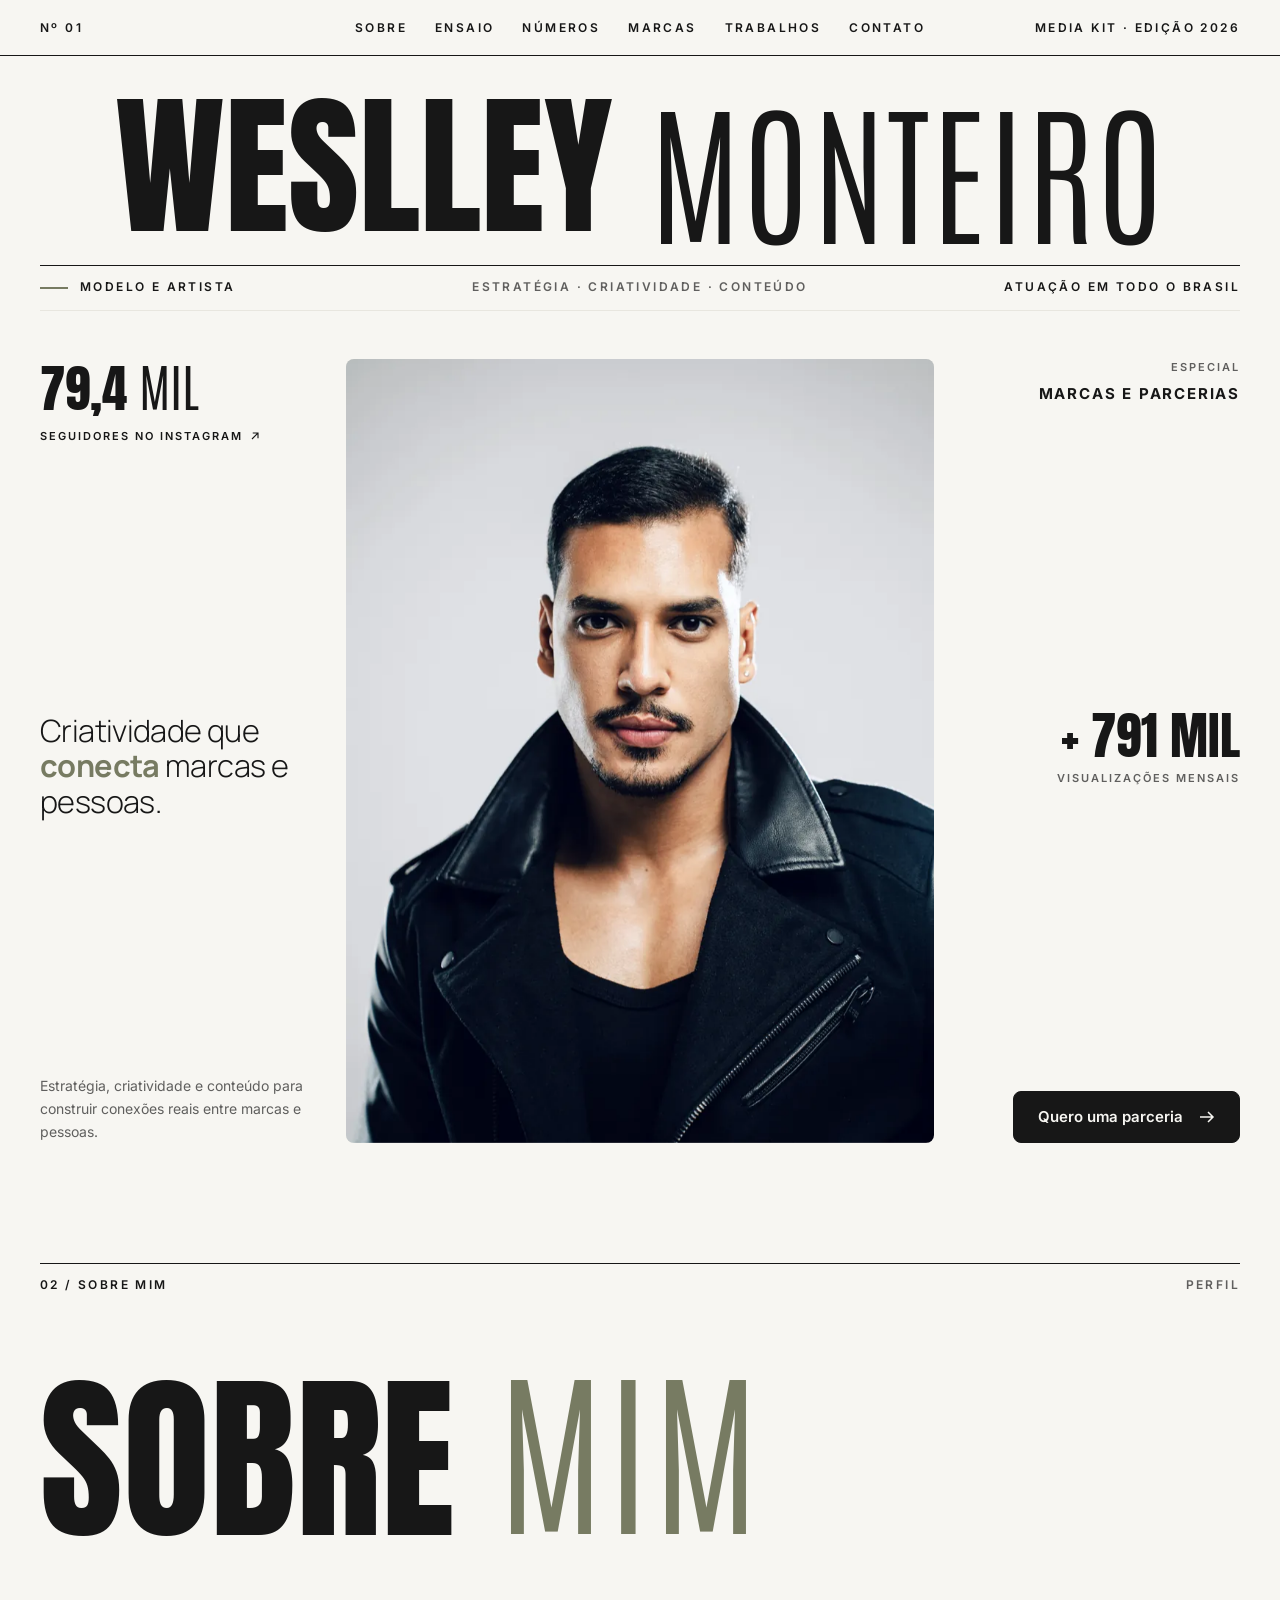
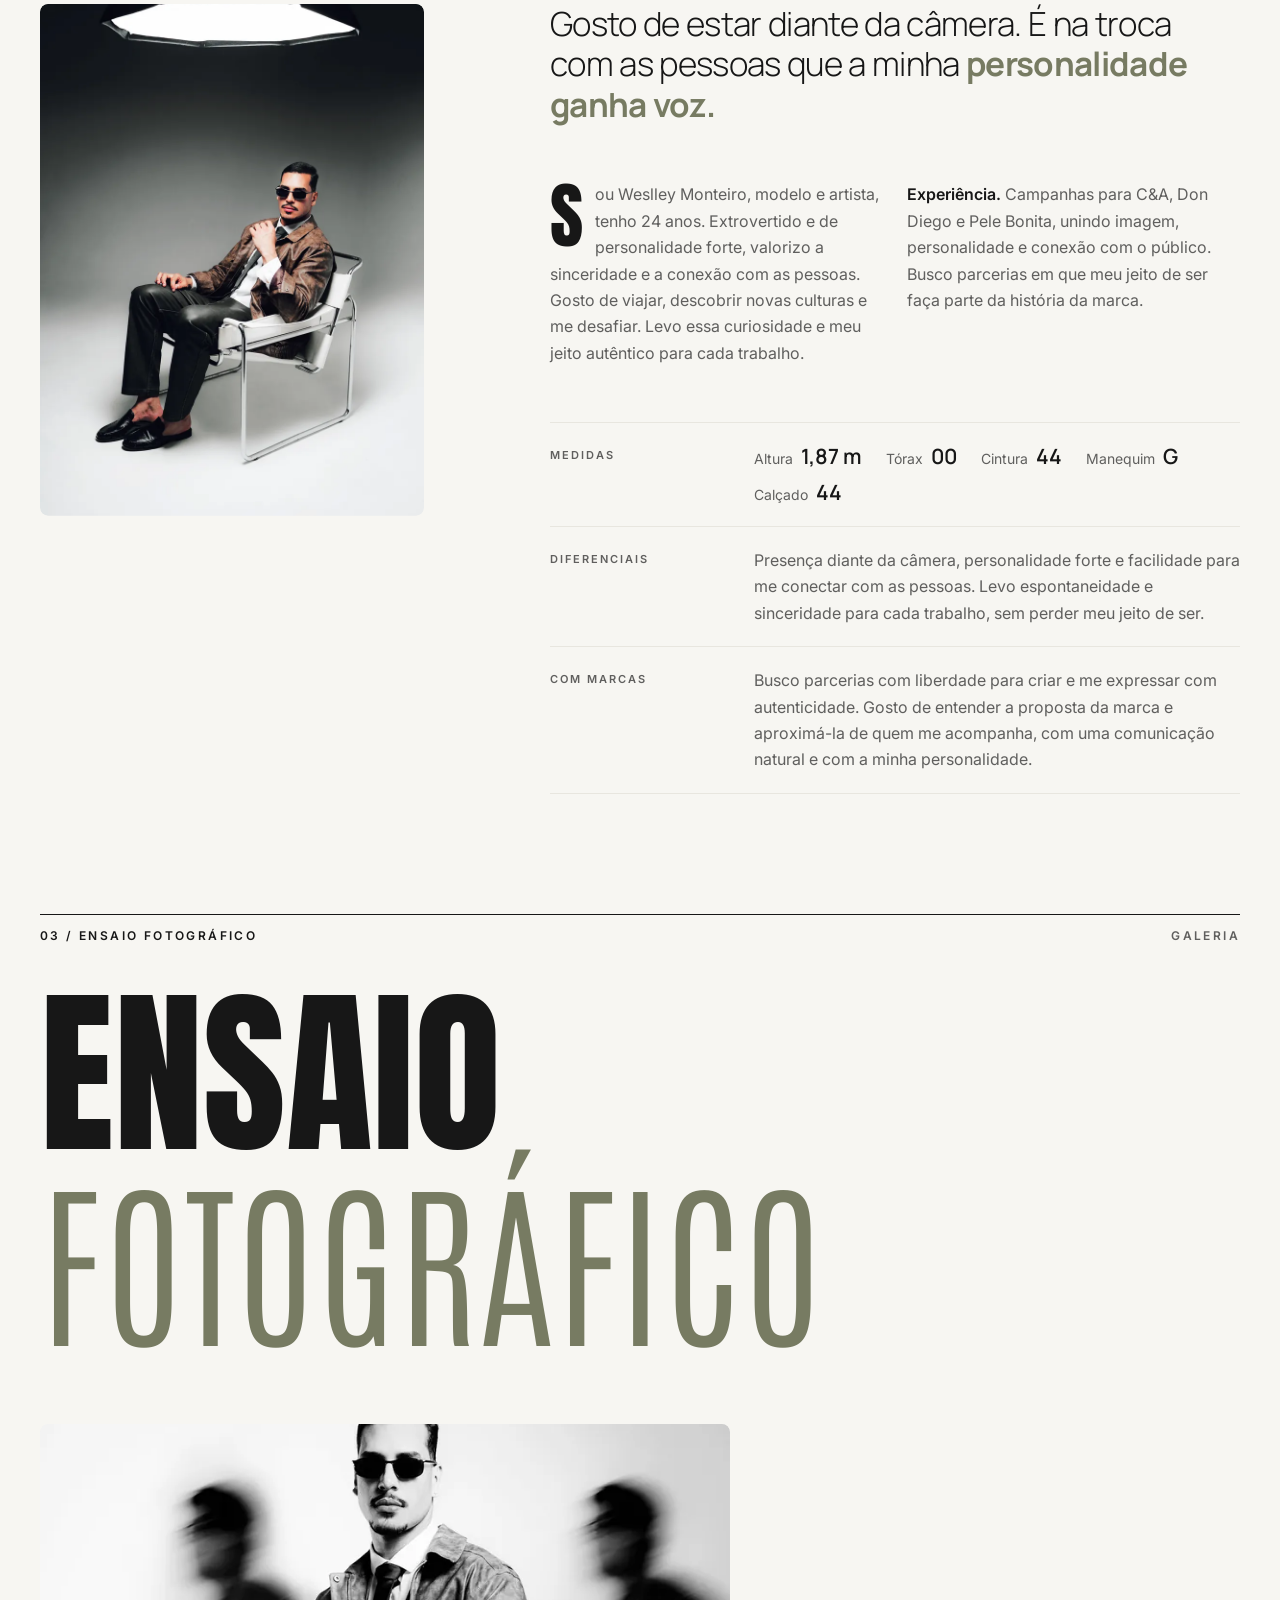
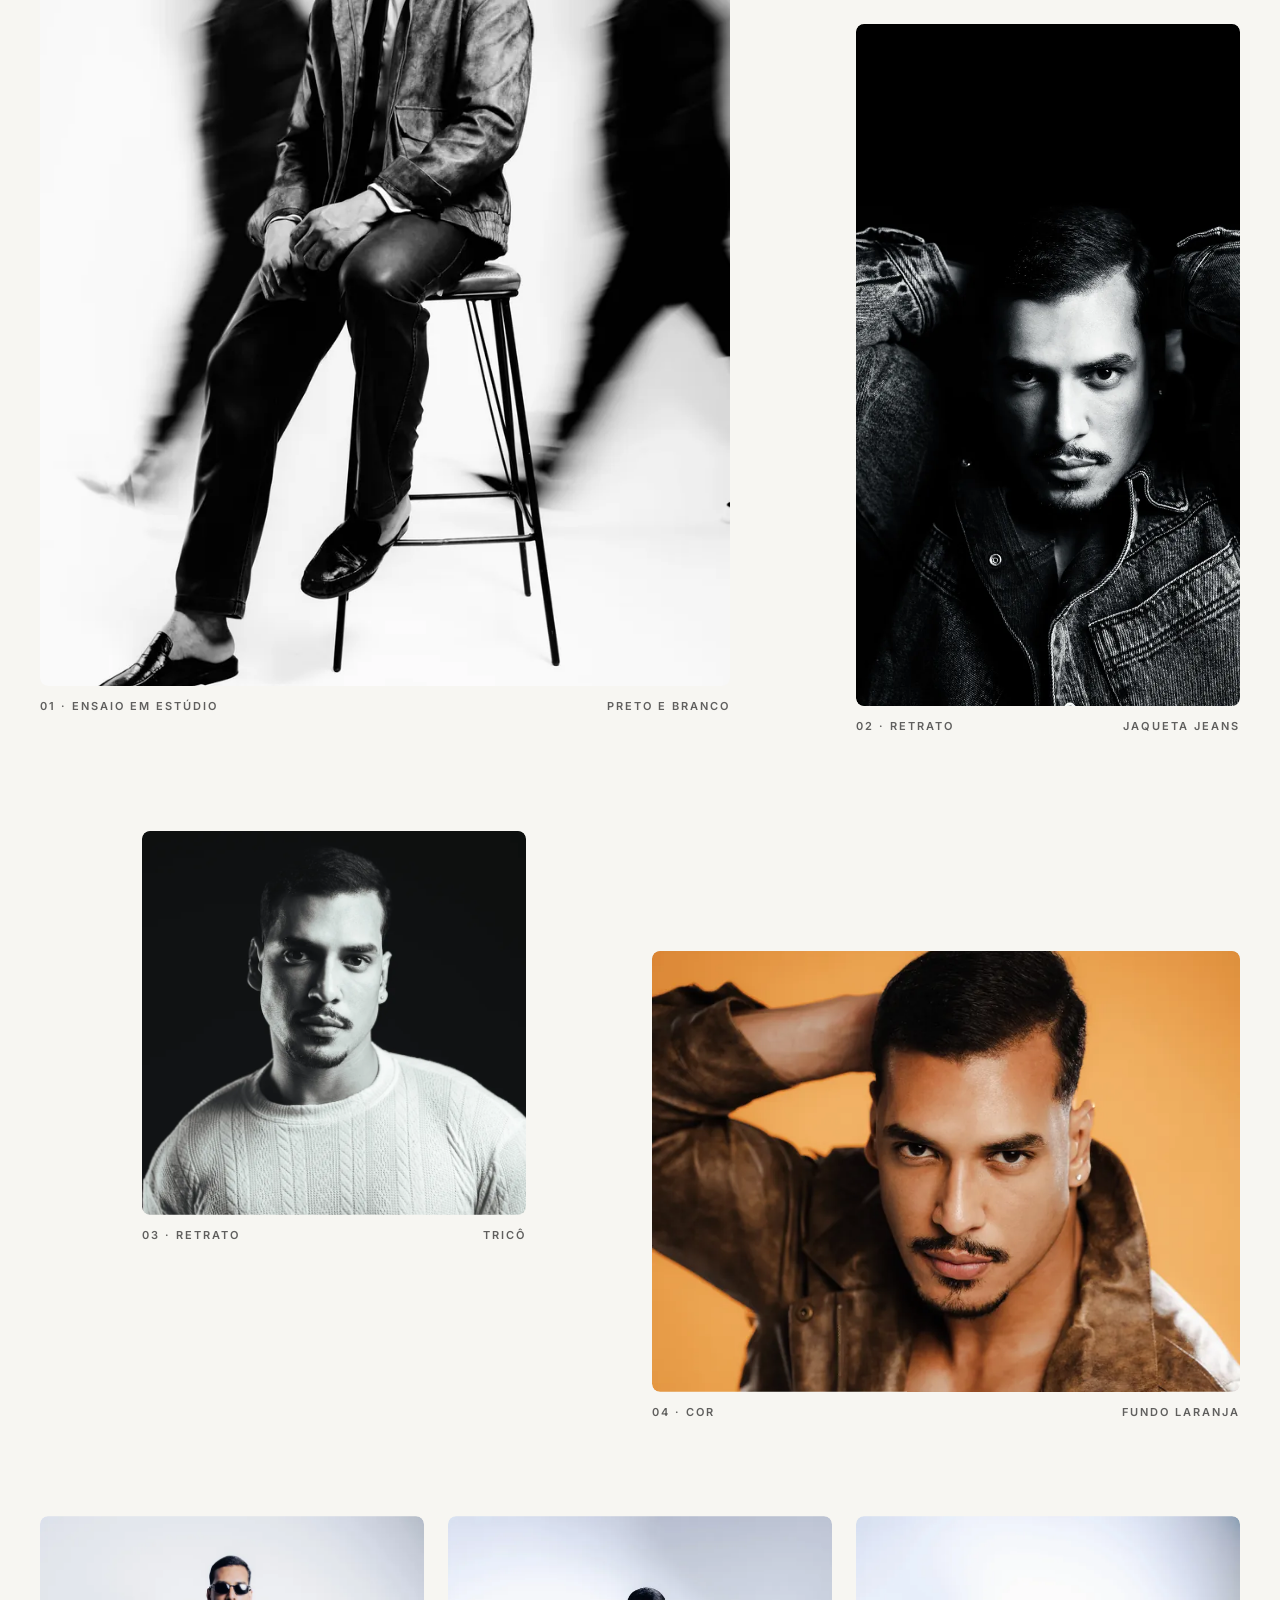
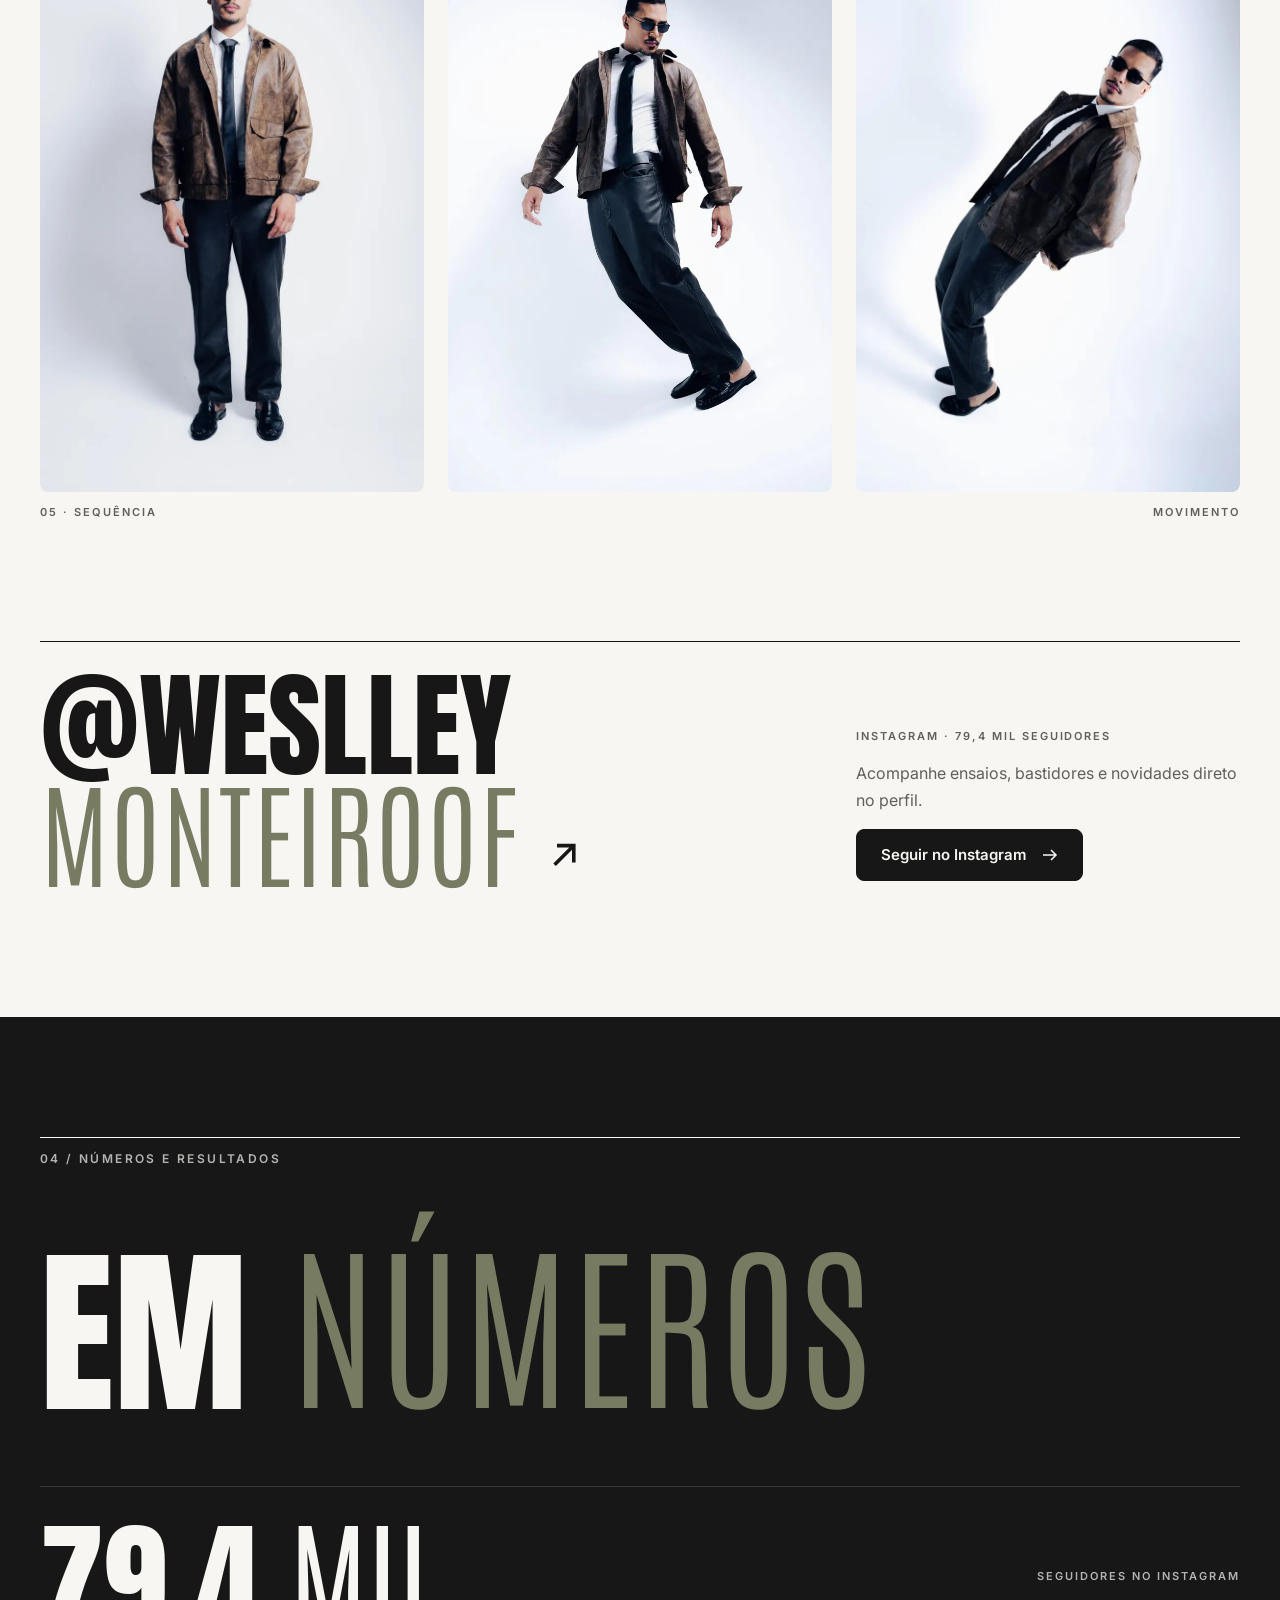
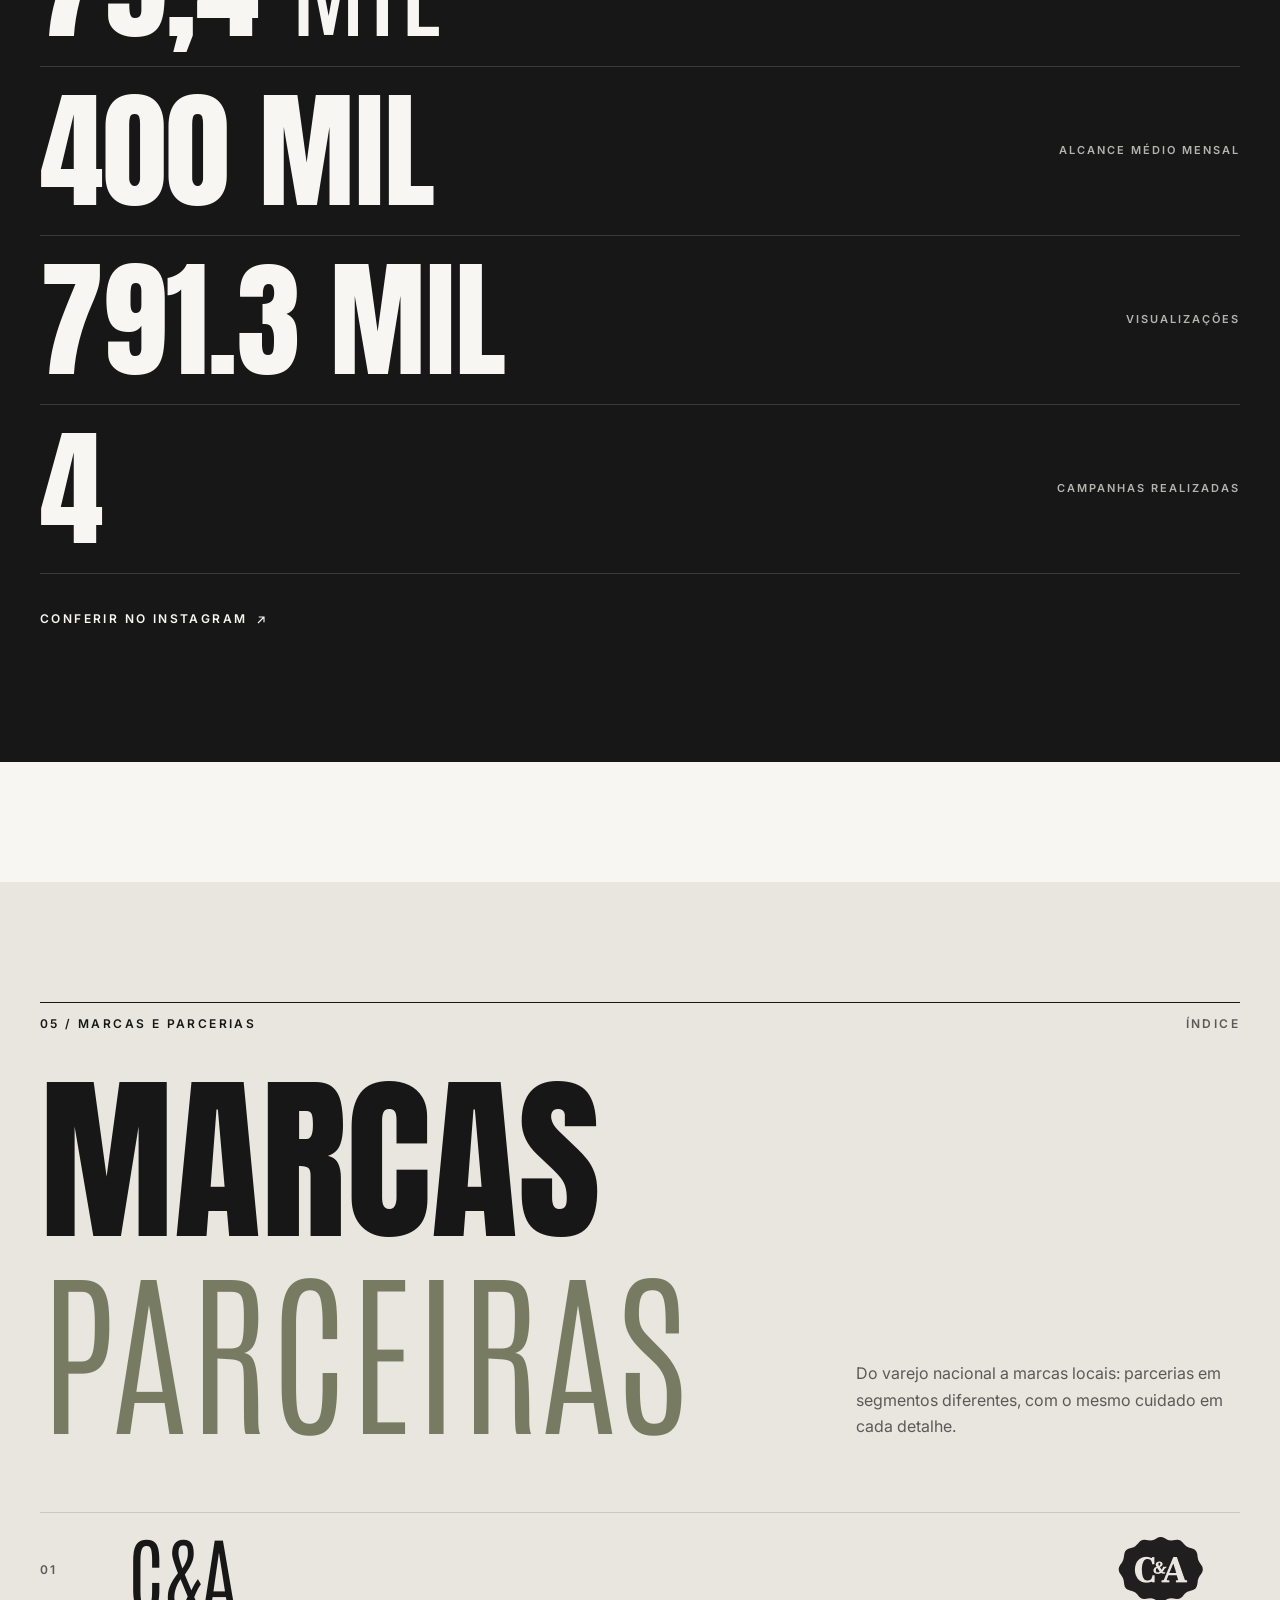
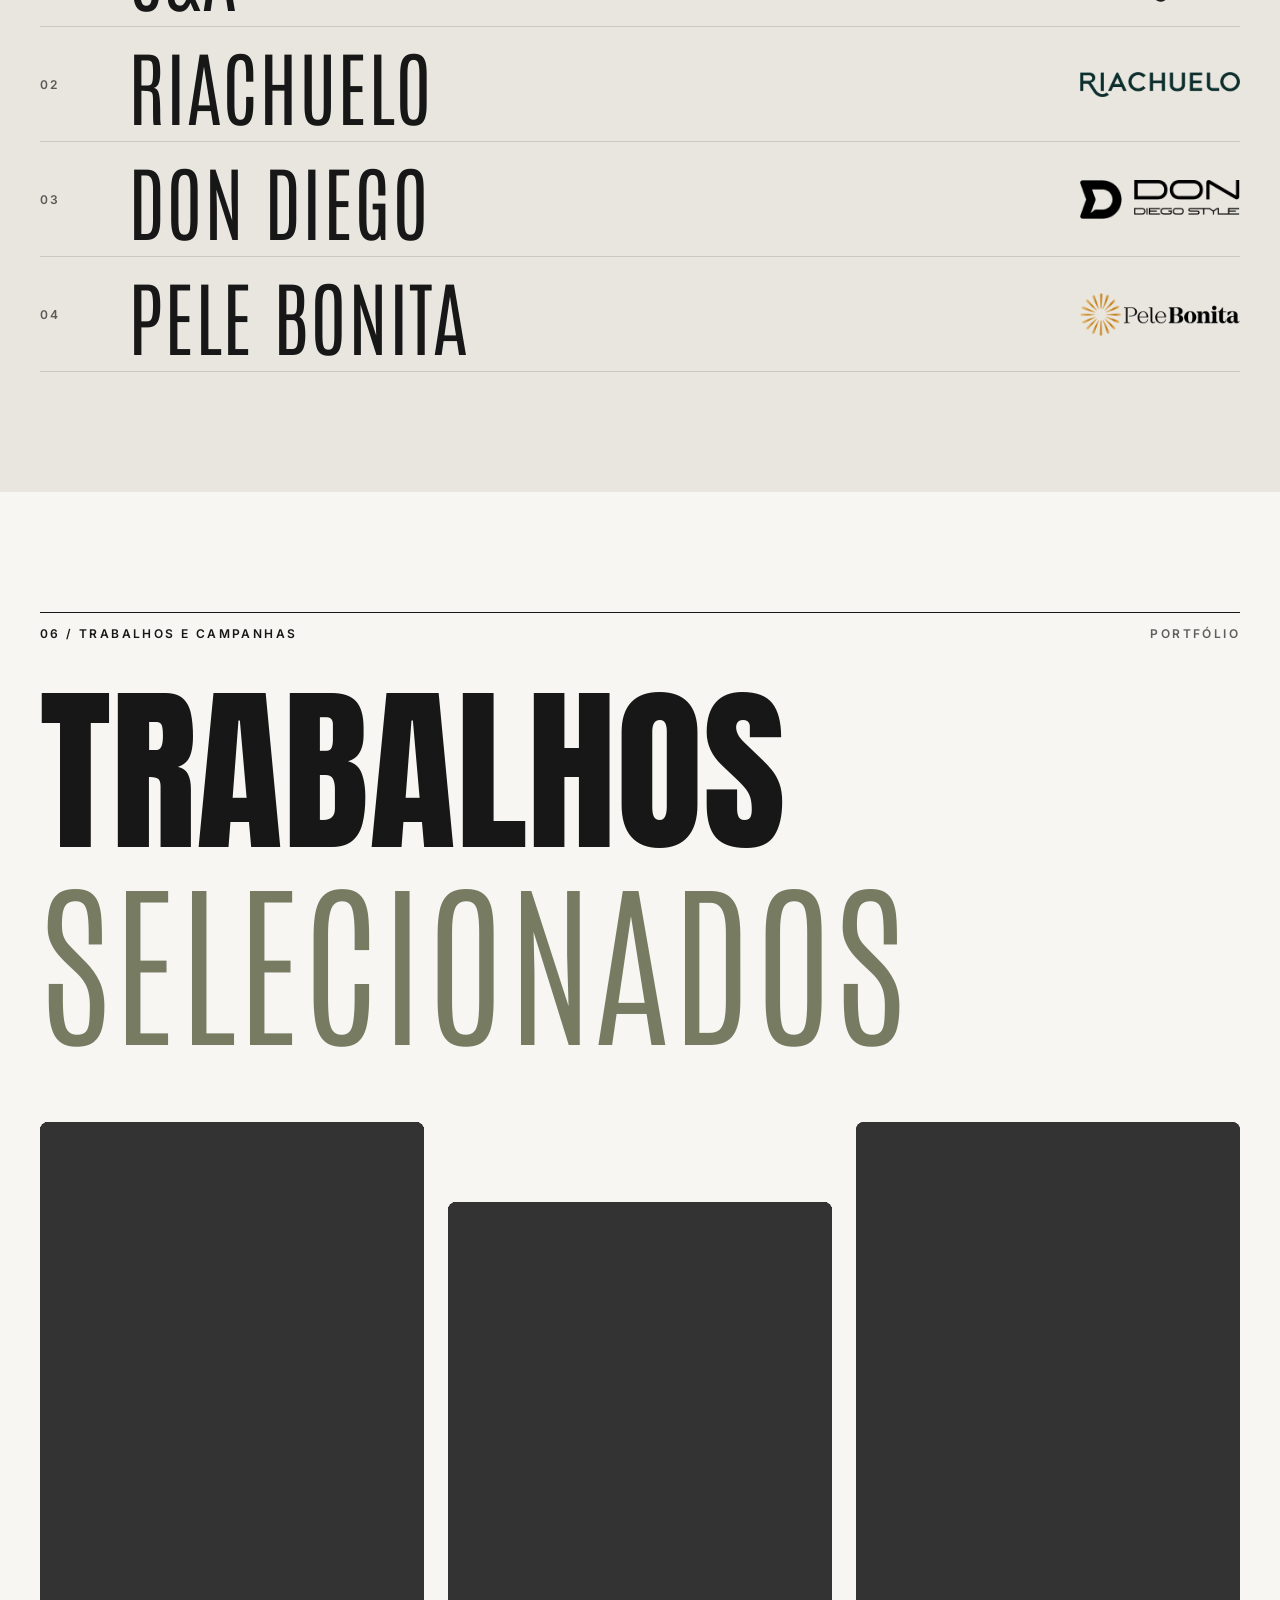
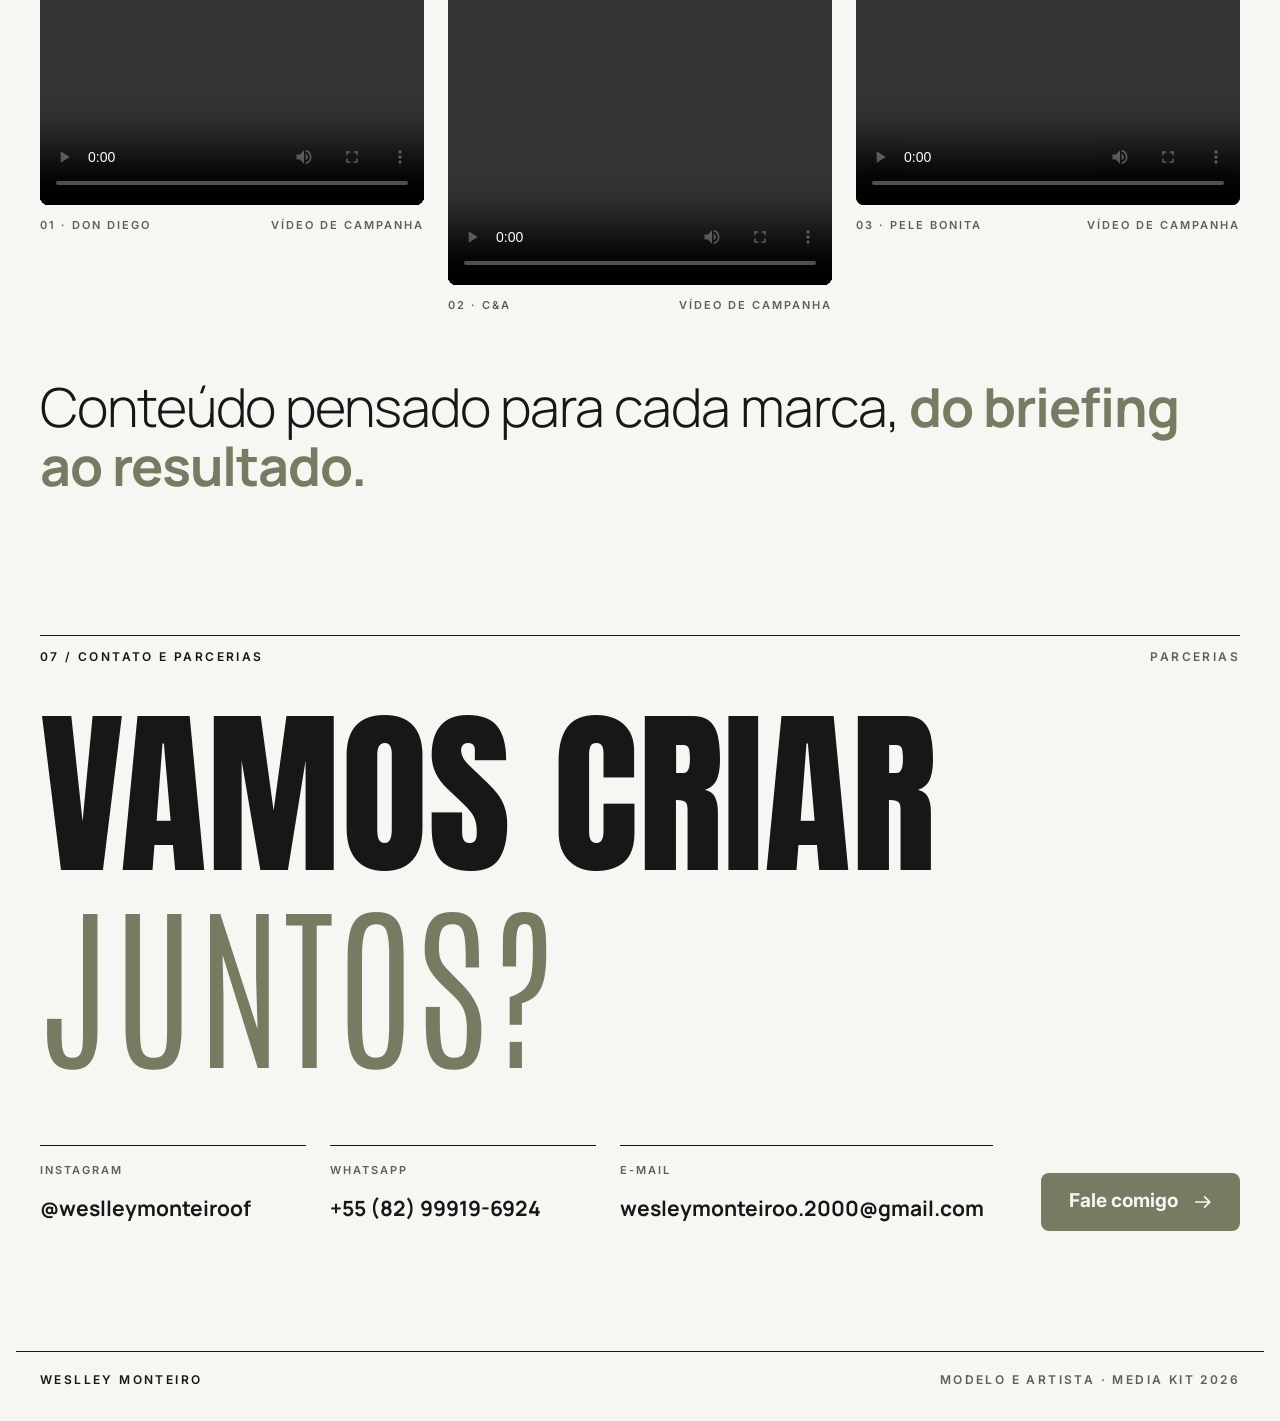
==== commit db6c1393: "fix: usa endereco da Vercel ate ativacao do dominio" ====
--- a/public/index.html
+++ b/public/index.html
@@ -11,7 +11,7 @@
   <meta name="robots" content="index, follow">
   <meta name="author" content="Weslley Monteiro">
   <meta name="theme-color" content="#F7F6F2">
-  <link rel="canonical" href="https://weslleymonteiroof.com.br/">
+  <link rel="canonical" href="https://weslleymonteiro.vercel.app/">
   <link rel="icon" href="/favicon.ico" sizes="32x32">
   <link rel="icon" href="/assets/icons/favicon.svg" type="image/svg+xml">
   <link rel="apple-touch-icon" href="/assets/icons/apple-touch-icon.png">
@@ -23,8 +23,8 @@
   <meta property="og:title" content="Weslley Monteiro · Modelo e artista · Media Kit">
   <meta property="og:description"
     content="Estratégia, criatividade e conteúdo para construir conexões reais entre marcas e pessoas. Parcerias em todo o Brasil.">
-  <meta property="og:url" content="https://weslleymonteiroof.com.br/">
-  <meta property="og:image" content="https://weslleymonteiroof.com.br/assets/img/og/og-image.jpg">
+  <meta property="og:url" content="https://weslleymonteiro.vercel.app/">
+  <meta property="og:image" content="https://weslleymonteiro.vercel.app/assets/img/og/og-image.jpg">
   <meta property="og:image:type" content="image/jpeg">
   <meta property="og:image:width" content="1200">
   <meta property="og:image:height" content="630">
@@ -36,22 +36,22 @@
   <meta name="twitter:title" content="Weslley Monteiro · Modelo e artista · Media Kit">
   <meta name="twitter:description"
     content="Estratégia, criatividade e conteúdo para construir conexões reais entre marcas e pessoas. Parcerias em todo o Brasil.">
-  <meta name="twitter:image" content="https://weslleymonteiroof.com.br/assets/img/og/og-image.jpg">
+  <meta name="twitter:image" content="https://weslleymonteiro.vercel.app/assets/img/og/og-image.jpg">
   <meta name="twitter:image:alt" content="Weslley Monteiro em retrato de estúdio, olhando para a câmera">
 
   <script type="application/ld+json">
   {
     "@context": "https://schema.org",
     "@type": "ProfilePage",
-    "url": "https://weslleymonteiroof.com.br/",
+    "url": "https://weslleymonteiro.vercel.app/",
     "name": "Weslley Monteiro · Modelo e artista · Media Kit",
     "inLanguage": "pt-BR",
     "mainEntity": {
       "@type": "Person",
       "name": "Weslley Monteiro",
       "jobTitle": "Modelo e artista",
-      "url": "https://weslleymonteiroof.com.br/",
-      "image": "https://weslleymonteiroof.com.br/assets/img/capa/weslley-monteiro-capa-1600.jpg",
+      "url": "https://weslleymonteiro.vercel.app/",
+      "image": "https://weslleymonteiro.vercel.app/assets/img/capa/weslley-monteiro-capa-1600.jpg",
       "sameAs": ["https://www.instagram.com/weslleymonteiroof/"],
       "workLocation": { "@type": "Country", "name": "Brasil" }
     }
